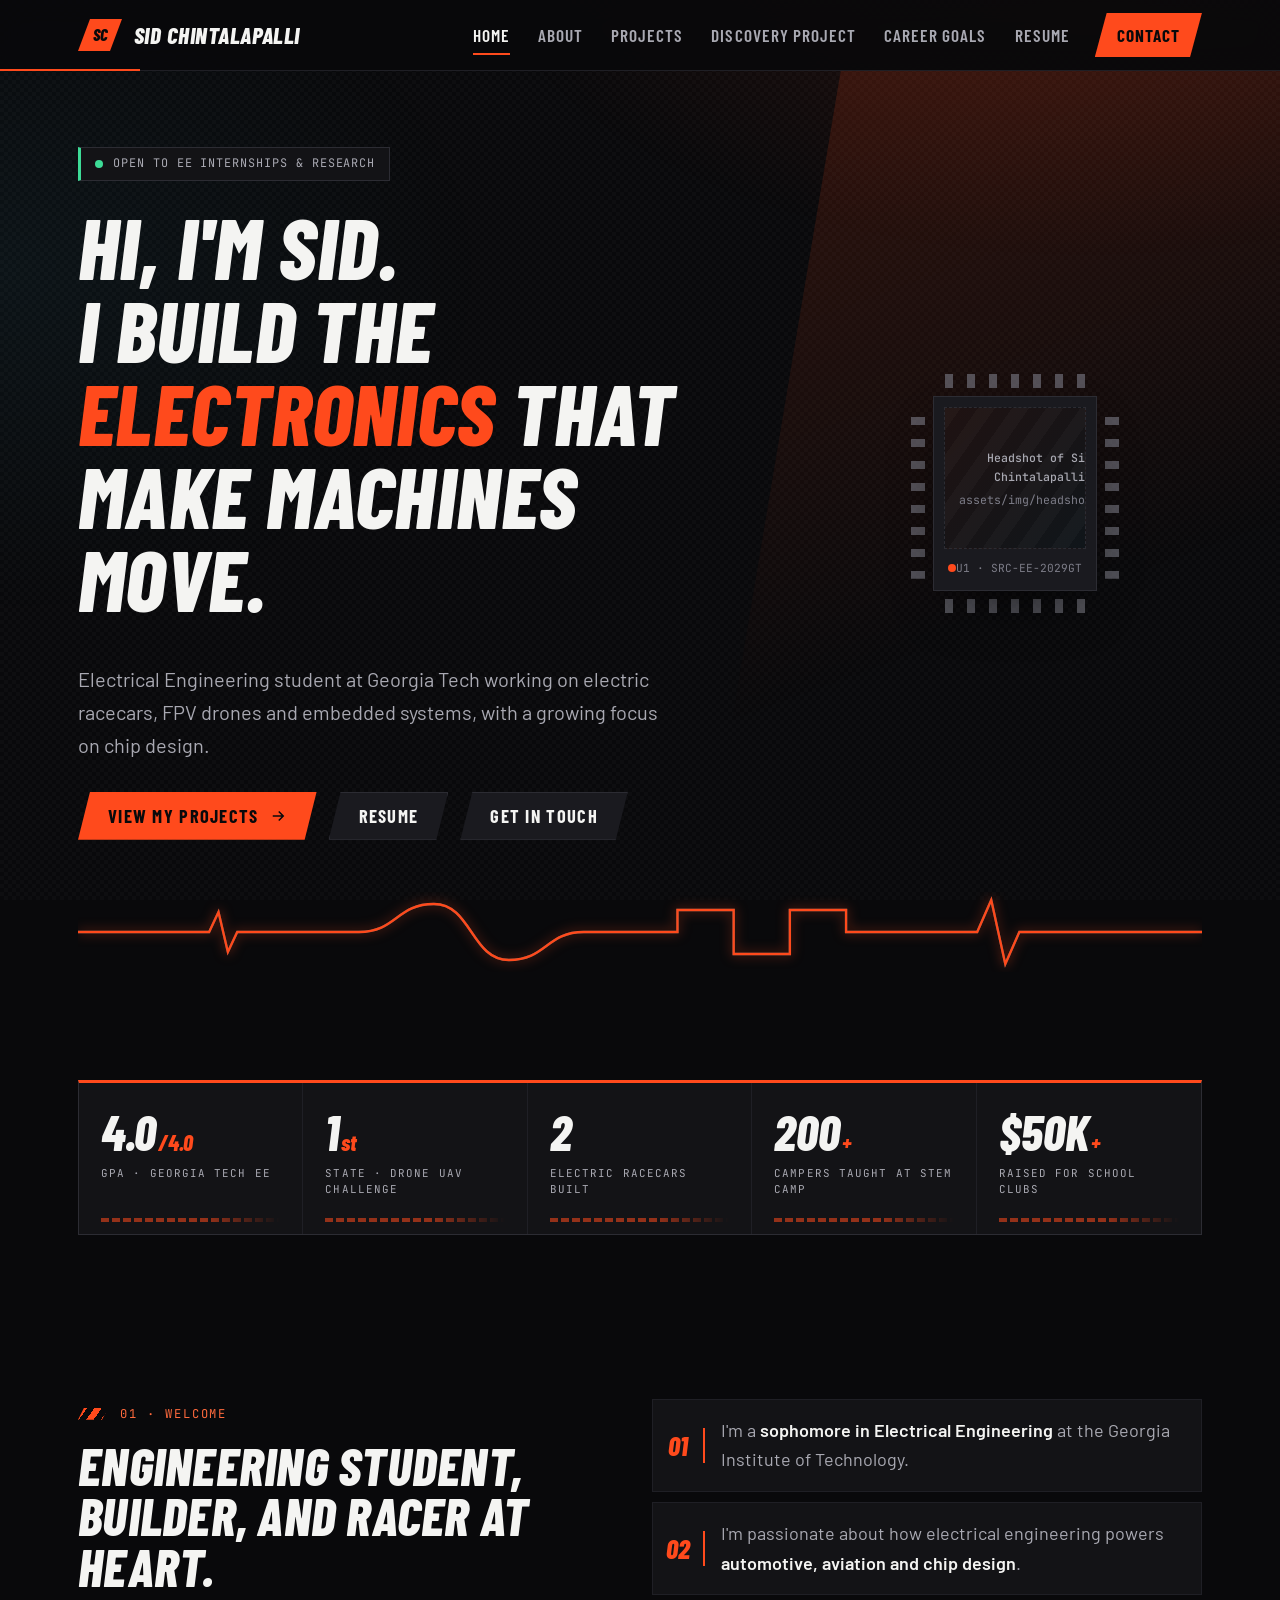
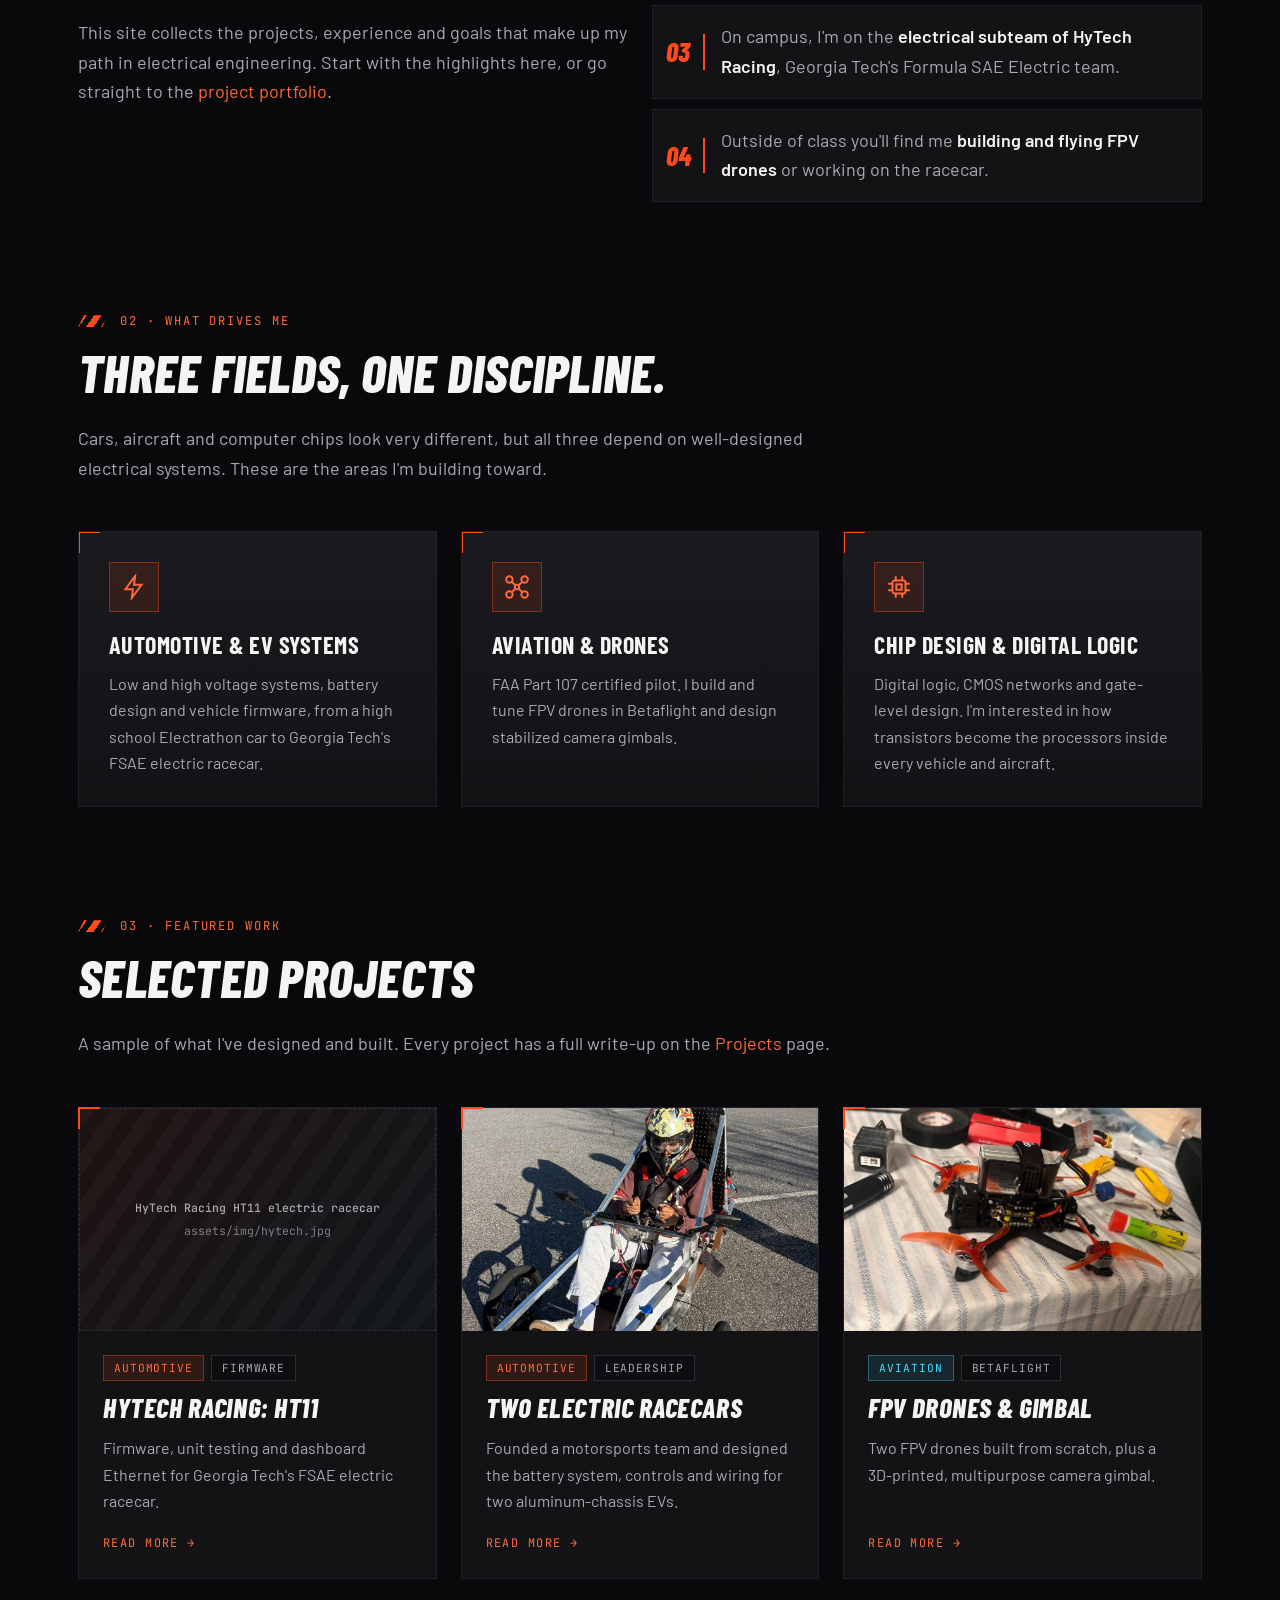
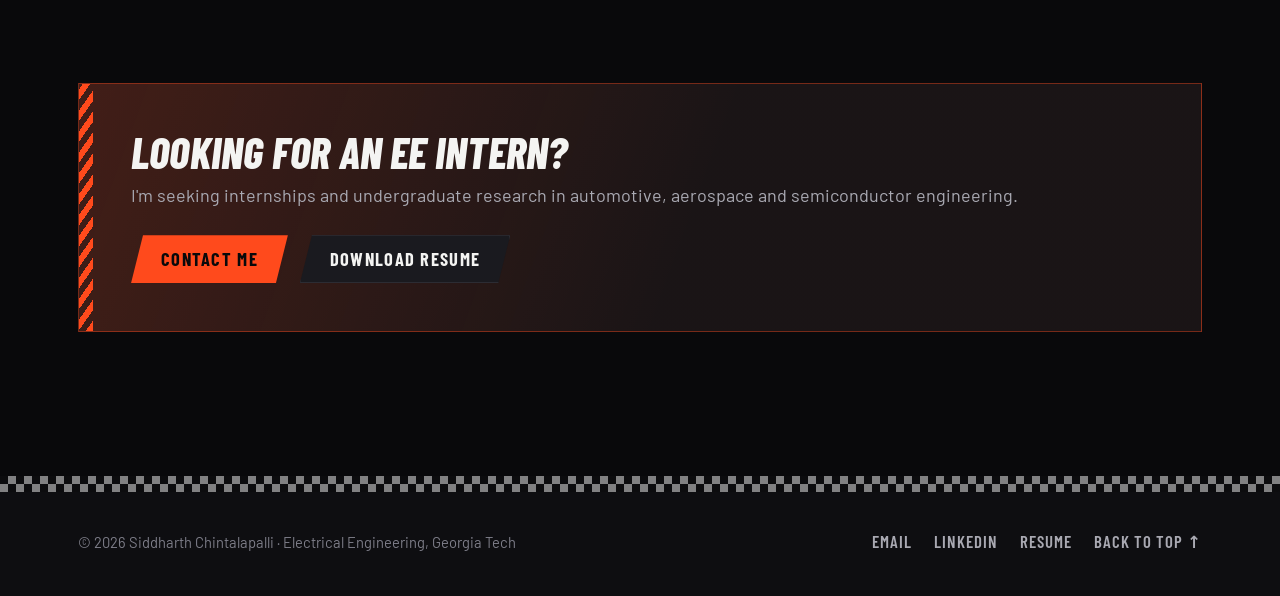
==== index.html @ 60f0d0a7 "Add FPV drone photo Co-Authored-By: Claude Fable 5.2 <noreply@anthropic.com>" ====
<!doctype html>
<html lang="en" class="no-js">
<head>
  <meta charset="utf-8">
  <meta name="viewport" content="width=device-width, initial-scale=1">
  <title>Sid Chintalapalli | Electrical Engineering</title>
  <meta name="description" content="Portfolio of Siddharth (Sid) Chintalapalli, Electrical Engineering student at Georgia Tech: electric racecars, FPV drones, embedded systems and chip design.">
  <link rel="icon" href="data:image/svg+xml,%3Csvg xmlns='http://www.w3.org/2000/svg' viewBox='0 0 32 32'%3E%3Crect width='32' height='32' rx='7' fill='%23ff4a1c'/%3E%3Ctext x='16' y='21' font-family='monospace' font-size='13' font-weight='700' text-anchor='middle' fill='%2309090b'%3ESC%3C/text%3E%3C/svg%3E">
  <link rel="preconnect" href="https://fonts.googleapis.com">
  <link rel="preconnect" href="https://fonts.gstatic.com" crossorigin>
  <link href="https://fonts.googleapis.com/css2?family=Barlow:wght@400;500;600&family=Barlow+Condensed:ital,wght@0,600;0,700;0,800;1,700;1,800&family=JetBrains+Mono:wght@400;500&display=swap" rel="stylesheet">
  <link rel="stylesheet" href="assets/css/style.css">
  <script src="assets/js/site.js" defer></script>
</head>
<body id="top">
  <a class="skip-link" href="#main">Skip to content</a>
  <header id="site-header"></header>

  <main id="main">
    <!-- ===== HERO ===== -->
    <section class="hero">
      <div class="container">
        <div class="hero-grid">
          <div>
            <div class="status-pill"><span class="status-dot"></span>Open to EE internships &amp; research</div>
            <h1>Hi, I'm Sid.<br>I build the <span class="accent">electronics</span> that make machines move.</h1>
            <p class="hero-sub">Electrical Engineering student at Georgia Tech working on electric racecars, FPV drones and embedded systems, with a growing focus on chip design.</p>
            <div class="btn-row">
              <a class="btn btn-primary" href="projects.html">View my projects
                <svg viewBox="0 0 24 24" fill="none" stroke="currentColor" stroke-width="2" aria-hidden="true"><path d="M5 12h14M13 6l6 6-6 6"/></svg></a>
              <a class="btn btn-ghost" href="resume.html">Resume</a>
              <a class="btn btn-ghost" href="contact.html">Get in touch</a>
            </div>
          </div>
          <div class="chip-frame" aria-hidden="false">
            <div class="chip-body">
              <figure class="media" style="margin:0">
                <img src="assets/img/headshot.jpg" alt="Headshot of Sid Chintalapalli">
              </figure>
              <div class="chip-label"><span class="pin1"></span><span>U1 · SRC-EE-2029</span><span>GT</span></div>
            </div>
          </div>
        </div>

        <svg class="trace" viewBox="0 0 1200 80" preserveAspectRatio="none" aria-hidden="true">
          <path class="ghost" d="M0 40 H120 L140 40 L150 20 L160 60 L170 40 H300 C340 40 340 12 380 12 S420 68 460 68 S500 40 540 40 H640 V18 H700 V62 H760 V18 H820 V40 H960 L975 8 L990 72 L1005 40 H1200"/>
          <path d="M0 40 H120 L140 40 L150 20 L160 60 L170 40 H300 C340 40 340 12 380 12 S420 68 460 68 S500 40 540 40 H640 V18 H700 V62 H760 V18 H820 V40 H960 L975 8 L990 72 L1005 40 H1200"/>
        </svg>
      </div>
    </section>

    <!-- ===== TELEMETRY ===== -->
    <section class="section-tight" aria-label="Highlights">
      <div class="container">
        <div class="telemetry reveal">
          <div><div class="val">4.0<small>/4.0</small></div><div class="lbl">GPA · Georgia Tech EE</div></div>
          <div><div class="val">1<small>st</small></div><div class="lbl">State · Drone UAV Challenge</div></div>
          <div><div class="val">2</div><div class="lbl">Electric racecars built</div></div>
          <div><div class="val">200<small>+</small></div><div class="lbl">Campers taught at STEM camp</div></div>
          <div><div class="val">$50K<small>+</small></div><div class="lbl">Raised for school clubs</div></div>
        </div>
      </div>
    </section>

    <!-- ===== WELCOME ===== -->
    <section class="section" aria-labelledby="welcome-h">
      <div class="container grid-2" style="align-items:start">
        <div class="reveal">
          <div class="eyebrow">01 · Welcome</div>
          <h2 id="welcome-h">Engineering student, builder, and racer at heart.</h2>
          <p class="muted">This site collects the projects, experience and goals that make up my path in electrical engineering. Start with the highlights here, or go straight to the <a href="projects.html">project portfolio</a>.</p>
        </div>
        <ul class="welcome-list reveal">
          <li><span class="idx">01</span><span>I'm a <strong>sophomore in Electrical Engineering</strong> at the Georgia Institute of Technology.</span></li>
          <li><span class="idx">02</span><span>I'm passionate about how electrical engineering powers <strong>automotive, aviation and chip design</strong>.</span></li>
          <li><span class="idx">03</span><span>On campus, I'm on the <strong>electrical subteam of HyTech Racing</strong>, Georgia Tech's Formula SAE Electric team.</span></li>
          <li><span class="idx">04</span><span>Outside of class you'll find me <strong>building and flying FPV drones</strong> or working on the racecar.</span></li>
        </ul>
      </div>
    </section>

    <!-- ===== FOCUS AREAS ===== -->
    <section class="section" style="padding-top:0" aria-labelledby="focus-h">
      <div class="container">
        <div class="section-head reveal">
          <div class="eyebrow">02 · What drives me</div>
          <h2 id="focus-h">Three fields, one discipline.</h2>
          <p>Cars, aircraft and computer chips look very different, but all three depend on well-designed electrical systems. These are the areas I'm building toward.</p>
        </div>
        <div class="grid-3">
          <article class="card focus-card reveal">
            <div class="focus-icon"><svg viewBox="0 0 24 24" fill="none" stroke="currentColor" stroke-width="1.8" aria-hidden="true"><path d="M13 2 4 14h7l-1 8 9-12h-7l1-8z"/></svg></div>
            <h3>Automotive &amp; EV systems</h3>
            <p>Low and high voltage systems, battery design and vehicle firmware, from a high school Electrathon car to Georgia Tech's FSAE electric racecar.</p>
          </article>
          <article class="card focus-card reveal">
            <div class="focus-icon"><svg viewBox="0 0 24 24" fill="none" stroke="currentColor" stroke-width="1.8" aria-hidden="true"><circle cx="5" cy="5" r="3"/><circle cx="19" cy="5" r="3"/><circle cx="5" cy="19" r="3"/><circle cx="19" cy="19" r="3"/><path d="M7.5 7.5l3 3m3 3 3 3m0-9-3 3m-3 3-3 3"/><rect x="10" y="10" width="4" height="4" rx="1"/></svg></div>
            <h3>Aviation &amp; drones</h3>
            <p>FAA Part 107 certified pilot. I build and tune FPV drones in Betaflight and design stabilized camera gimbals.</p>
          </article>
          <article class="card focus-card reveal">
            <div class="focus-icon"><svg viewBox="0 0 24 24" fill="none" stroke="currentColor" stroke-width="1.8" aria-hidden="true"><rect x="6" y="6" width="12" height="12" rx="2"/><rect x="9.5" y="9.5" width="5" height="5"/><path d="M9 2v4m6-4v4M9 18v4m6-4v4M2 9h4m-4 6h4m12-6h4m-4 6h4"/></svg></div>
            <h3>Chip design &amp; digital logic</h3>
            <p>Digital logic, CMOS networks and gate-level design. I'm interested in how transistors become the processors inside every vehicle and aircraft.</p>
          </article>
        </div>
      </div>
    </section>

    <!-- ===== FEATURED PROJECTS ===== -->
    <section class="section" style="padding-top:0" aria-labelledby="feat-h">
      <div class="container">
        <div class="section-head reveal">
          <div class="eyebrow">03 · Featured work</div>
          <h2 id="feat-h">Selected projects</h2>
          <p>A sample of what I've designed and built. Every project has a full write-up on the <a href="projects.html">Projects</a> page.</p>
        </div>
        <div class="grid-3">
          <a class="proj-card reveal" href="projects.html#hytech">
            <figure class="media" style="margin:0"><img src="assets/img/hytech.jpg" alt="HyTech Racing HT11 electric racecar"></figure>
            <div class="body">
              <div class="chips"><span class="chip gold">Automotive</span><span class="chip">Firmware</span></div>
              <h3>HyTech Racing: HT11</h3>
              <p>Firmware, unit testing and dashboard Ethernet for Georgia Tech's FSAE electric racecar.</p>
              <span class="more">Read more →</span>
            </div>
          </a>
          <a class="proj-card reveal" href="projects.html#motorsports">
            <figure class="media" style="margin:0"><img src="assets/img/ia-racecar.jpg" alt="Driver test of an Innovation Academy Motorsports electric racecar" style="object-position:50% 42%"></figure>
            <div class="body">
              <div class="chips"><span class="chip gold">Automotive</span><span class="chip">Leadership</span></div>
              <h3>Two electric racecars</h3>
              <p>Founded a motorsports team and designed the battery system, controls and wiring for two aluminum-chassis EVs.</p>
              <span class="more">Read more →</span>
            </div>
          </a>
          <a class="proj-card reveal" href="projects.html#drones">
            <figure class="media" style="margin:0"><img src="assets/img/fpv-drone.jpg" alt="Custom-built FPV drone on the workbench" style="object-position:50% 47%"></figure>
            <div class="body">
              <div class="chips"><span class="chip cyan">Aviation</span><span class="chip">Betaflight</span></div>
              <h3>FPV drones &amp; gimbal</h3>
              <p>Two FPV drones built from scratch, plus a 3D-printed, multipurpose camera gimbal.</p>
              <span class="more">Read more →</span>
            </div>
          </a>
        </div>
      </div>
    </section>

    <!-- ===== CTA ===== -->
    <section class="section" style="padding-top:0">
      <div class="container">
        <div class="cta-band reveal">
          <div>
            <h2>Looking for an EE intern?</h2>
            <p>I'm seeking internships and undergraduate research in automotive, aerospace and semiconductor engineering.</p>
          </div>
          <div class="btn-row">
            <a class="btn btn-primary" href="contact.html">Contact me</a>
            <a class="btn btn-ghost" href="assets/Siddharth-Chintalapalli-Resume.pdf" download>Download resume</a>
          </div>
        </div>
      </div>
    </section>
  </main>

  <footer id="site-footer"></footer>
</body>
</html>
---- assets/css/style.css ----
/* =========================================================
   Sid Chintalapalli — ePortfolio
   Design: motorsport / technical. Carbon black, racing
   red-orange accent, telemetry cyan, condensed italic type.
   ========================================================= */

:root {
  --bg: #09090b;
  --bg-2: #0e0e11;
  --surface: #131316;
  --surface-2: #1a1a1f;
  --line: #2c2c33;
  --line-soft: #1f1f25;
  --text: #f4f4f2;
  --muted: #a9a9b2;
  --dim: #7d7d88;
  --accent: #ff4a1c;        /* racing red-orange */
  --accent-hi: #ff6a3d;
  --accent-soft: rgba(255, 74, 28, 0.12);
  --accent-line: rgba(255, 74, 28, 0.4);
  --cyan: #45d9ff;          /* telemetry */
  --cyan-soft: rgba(69, 217, 255, 0.1);
  --green: #3ddc97;
  --max: 1180px;
  --font-head: "Barlow Condensed", "Arial Narrow", system-ui, sans-serif;
  --font-body: "Barlow", system-ui, -apple-system, "Segoe UI", sans-serif;
  --font-mono: "JetBrains Mono", ui-monospace, "Cascadia Code", Consolas, monospace;
  --shadow: 0 24px 60px -24px rgba(0, 0, 0, 0.8);
  --slant: polygon(12px 0, 100% 0, calc(100% - 12px) 100%, 0 100%);
  --stripes: repeating-linear-gradient(-55deg, var(--accent) 0 6px, transparent 6px 12px);
}

*, *::before, *::after { box-sizing: border-box; }
html { scroll-behavior: smooth; -webkit-text-size-adjust: 100%; }

body {
  margin: 0;
  background: var(--bg);
  color: var(--text);
  font-family: var(--font-body);
  font-size: 18px;
  line-height: 1.65;
  -webkit-font-smoothing: antialiased;
  overflow-x: hidden;
}

/* carbon-fibre weave + a red glow from the top corner */
body::before {
  content: "";
  position: fixed; inset: 0; z-index: -2;
  background:
    radial-gradient(900px 500px at 85% -10%, rgba(255, 74, 28, 0.13), transparent 70%),
    radial-gradient(700px 500px at 0% 30%, rgba(69, 217, 255, 0.05), transparent 70%);
  pointer-events: none;
}
body::after {
  content: "";
  position: fixed; inset: 0; z-index: -1;
  background-image:
    linear-gradient(45deg, rgba(255,255,255,0.022) 25%, transparent 25%, transparent 75%, rgba(255,255,255,0.022) 75%),
    linear-gradient(45deg, rgba(255,255,255,0.022) 25%, transparent 25%, transparent 75%, rgba(255,255,255,0.022) 75%);
  background-size: 8px 8px;
  background-position: 0 0, 4px 4px;
  pointer-events: none;
}

img { max-width: 100%; display: block; }
a { color: var(--accent-hi); text-decoration: none; }
a:hover { text-decoration: underline; text-underline-offset: 3px; }

h1, h2, h3, h4 { font-family: var(--font-head); margin: 0 0 0.5em; }
h1, h2 {
  font-weight: 800; font-style: italic; text-transform: uppercase;
  line-height: 0.96; letter-spacing: 0.005em;
}
h1 { font-size: clamp(2.9rem, 7.4vw, 5.4rem); }
h2 { font-size: clamp(2.1rem, 4.6vw, 3.3rem); }
h3 { font-size: 1.5rem; font-weight: 700; text-transform: uppercase; letter-spacing: 0.02em; line-height: 1.1; }
h4 { font-size: 1.1rem; font-weight: 700; }
p { margin: 0 0 1.1em; }
strong { font-weight: 600; color: var(--text); }

.skip-link {
  position: absolute; left: -999px; top: 8px;
  background: var(--accent); color: #000; padding: 8px 14px; z-index: 100;
}
.skip-link:focus { left: 8px; }
:focus-visible { outline: 2px solid var(--cyan); outline-offset: 3px; }

.container { width: 100%; max-width: var(--max); margin: 0 auto; padding: 0 28px; }
@media (max-width: 600px) { .container { padding: 0 16px; } }

.mono { font-family: var(--font-mono); }
.muted { color: var(--muted); }
.gold { color: var(--accent-hi); }
.cyan { color: var(--cyan); }

/* ---------- header / nav ---------- */
.site-header {
  position: sticky; top: 0; z-index: 50;
  background: rgba(9, 9, 11, 0.88);
  backdrop-filter: blur(12px); -webkit-backdrop-filter: blur(12px);
  border-bottom: 1px solid var(--line-soft);
}
.site-header::after {            /* thin racing stripe under the bar */
  content: ""; position: absolute; left: 0; bottom: -1px; height: 2px; width: 100%;
  background: linear-gradient(90deg, var(--accent) 0 140px, transparent 140px);
}
.nav { display: flex; align-items: center; justify-content: space-between; height: 70px; }
.brand {
  display: flex; align-items: center; gap: 12px; color: var(--text);
  font-family: var(--font-head); font-weight: 800; font-style: italic;
  font-size: 1.45rem; text-transform: uppercase; letter-spacing: 0.02em;
}
.brand:hover { text-decoration: none; }
.brand-mark {
  width: 44px; height: 32px; display: grid; place-items: center;
  background: var(--accent); color: #09090b; clip-path: var(--slant);
  font-size: 1.05rem; font-weight: 800; letter-spacing: 0;
}
.nav-links { display: flex; gap: 2px; list-style: none; margin: 0; padding: 0; }
.nav-links a {
  display: block; padding: 8px 13px; position: relative;
  color: var(--muted); font-family: var(--font-head); font-weight: 600;
  font-size: 1.08rem; text-transform: uppercase; letter-spacing: 0.06em;
}
.nav-links a:hover { color: var(--text); text-decoration: none; }
.nav-links a::after {
  content: ""; position: absolute; left: 13px; right: 13px; bottom: 2px; height: 2px;
  background: var(--accent); transform: scaleX(0); transform-origin: left; transition: transform 0.2s;
}
.nav-links a:hover::after, .nav-links a[aria-current="page"]::after { transform: scaleX(1); }
.nav-links a[aria-current="page"] { color: var(--text); }
.nav-links .nav-cta {
  margin-left: 10px; padding: 8px 22px; color: #09090b; background: var(--accent);
  clip-path: var(--slant); font-weight: 700;
}
.nav-links .nav-cta::after { display: none; }
.nav-links .nav-cta:hover, .nav-links .nav-cta[aria-current="page"] { background: var(--accent-hi); color: #09090b; }

.nav-toggle {
  display: none; background: var(--surface); border: 1px solid var(--line); color: var(--text);
  width: 46px; height: 44px; cursor: pointer;
}
.nav-toggle span, .nav-toggle span::before, .nav-toggle span::after {
  display: block; width: 20px; height: 2px; background: currentColor; margin: 0 auto;
  position: relative; transition: transform 0.2s;
}
.nav-toggle span::before, .nav-toggle span::after { content: ""; position: absolute; left: 0; }
.nav-toggle span::before { top: -6px; }
.nav-toggle span::after { top: 6px; }
.nav-open .nav-toggle span { background: transparent; }
.nav-open .nav-toggle span::before { transform: translateY(6px) rotate(45deg); }
.nav-open .nav-toggle span::after { transform: translateY(-6px) rotate(-45deg); }

@media (max-width: 960px) {
  .nav-toggle { display: block; }
  .nav-links {
    display: none; position: absolute; top: 70px; left: 0; right: 0;
    flex-direction: column; gap: 0; padding: 8px 16px 20px;
    background: var(--bg-2); border-bottom: 1px solid var(--line);
  }
  .nav-open .nav-links { display: flex; }
  .nav-links a { padding: 13px 8px; font-size: 1.25rem; border-bottom: 1px solid var(--line-soft); }
  .nav-links a::after { display: none; }
  .nav-links a[aria-current="page"] { color: var(--accent-hi); }
  .nav-links .nav-cta { margin: 14px 0 0; text-align: center; border-bottom: none; }
}

/* ---------- buttons / chips ---------- */
.btn {
  display: inline-flex; align-items: center; gap: 10px;
  padding: 13px 30px; border: none; cursor: pointer;
  font-family: var(--font-head); font-weight: 700; font-size: 1.15rem;
  text-transform: uppercase; letter-spacing: 0.07em; line-height: 1.2;
  clip-path: var(--slant);
  transition: transform 0.15s, background 0.15s, color 0.15s;
}
.btn:hover { text-decoration: none; transform: translateX(4px); }
.btn-primary { background: var(--accent); color: #09090b; }
.btn-primary:hover { background: var(--accent-hi); }
.btn-ghost { background: var(--surface-2); color: var(--text); box-shadow: inset 0 0 0 1px var(--line); }
.btn-ghost:hover { background: var(--text); color: #09090b; }
.btn svg { width: 18px; height: 18px; }
.btn-row { display: flex; flex-wrap: wrap; gap: 12px; }

.chip {
  display: inline-block; padding: 3px 10px;
  font-family: var(--font-mono); font-size: 0.7rem; letter-spacing: 0.08em; text-transform: uppercase;
  border: 1px solid var(--line); color: var(--muted); background: var(--bg-2);
}
.chip.gold { color: var(--accent-hi); border-color: var(--accent-line); background: var(--accent-soft); }
.chip.cyan { color: var(--cyan); border-color: rgba(69,217,255,0.35); background: var(--cyan-soft); }
.chips { display: flex; flex-wrap: wrap; gap: 7px; }

/* ---------- sections ---------- */
.section { padding: 104px 0; }
.section-tight { padding: 60px 0; }
@media (max-width: 600px) { .section { padding: 68px 0; } .section-tight { padding: 40px 0; } }

.eyebrow {
  display: inline-flex; align-items: center; gap: 12px;
  font-family: var(--font-mono); font-size: 0.76rem; letter-spacing: 0.16em;
  text-transform: uppercase; color: var(--accent-hi); margin-bottom: 16px;
}
.eyebrow::before {               /* three racing stripes */
  content: ""; width: 30px; height: 12px; flex: none;
  background: var(--stripes);
  clip-path: polygon(6px 0, 100% 0, calc(100% - 6px) 100%, 0 100%);
}
.section-head { max-width: 760px; margin-bottom: 48px; }
.section-head p { color: var(--muted); font-size: 1.12rem; }

.page-hero { padding: 84px 0 44px; position: relative; }
.page-hero p { color: var(--muted); font-size: 1.2rem; max-width: 720px; }
.page-hero h1 { font-size: clamp(2.6rem, 6.4vw, 4.6rem); max-width: 16ch; }

/* cards: square, with a technical corner bracket and a stripe on hover */
.card {
  position: relative;
  background: linear-gradient(180deg, var(--surface-2), var(--surface));
  border: 1px solid var(--line-soft); padding: 30px;
}
.card::before, .project::before, .proj-card::before {
  content: ""; position: absolute; top: -1px; left: -1px; width: 22px; height: 22px;
  border-top: 2px solid var(--accent); border-left: 2px solid var(--accent);
  pointer-events: none; z-index: 2;
}
.grid-2 { display: grid; grid-template-columns: repeat(2, 1fr); gap: 24px; }
.grid-3 { display: grid; grid-template-columns: repeat(3, 1fr); gap: 24px; }
@media (max-width: 960px) { .grid-3 { grid-template-columns: repeat(2, 1fr); } }
@media (max-width: 700px) { .grid-2, .grid-3 { grid-template-columns: 1fr; } }

/* ---------- hero (home) ---------- */
.hero { position: relative; padding: 76px 0 40px; }
.hero::before {                  /* big slanted speed panel behind the photo */
  content: ""; position: absolute; top: 0; right: 0; width: 44%; height: 78%;
  background: linear-gradient(160deg, rgba(255,74,28,0.16), rgba(255,74,28,0) 70%);
  clip-path: polygon(22% 0, 100% 0, 100% 100%, 0 100%);
  pointer-events: none;
}
.hero-grid { position: relative; display: grid; grid-template-columns: 1.3fr 0.7fr; gap: 56px; align-items: center; }
@media (max-width: 960px) { .hero-grid { grid-template-columns: 1fr; gap: 44px; } .hero::before { width: 80%; height: 40%; } }
.hero h1 .accent { color: var(--accent); }
.hero-sub { font-size: 1.25rem; color: var(--muted); max-width: 580px; margin-bottom: 30px; }
.status-pill {
  display: inline-flex; align-items: center; gap: 10px;
  padding: 6px 14px; margin-bottom: 24px;
  border: 1px solid var(--line); border-left: 3px solid var(--green); background: var(--surface);
  font-family: var(--font-mono); font-size: 0.74rem; letter-spacing: 0.08em; text-transform: uppercase; color: var(--muted);
}
.status-dot {
  width: 8px; height: 8px; border-radius: 50%; background: var(--green);
  animation: pulse 2s infinite;
}
@keyframes pulse {
  0% { box-shadow: 0 0 0 0 rgba(61,220,151,0.6); }
  70% { box-shadow: 0 0 0 10px rgba(61,220,151,0); }
  100% { box-shadow: 0 0 0 0 rgba(61,220,151,0); }
}

/* the headshot as an IC package — pins on every side */
.chip-frame { position: relative; max-width: 360px; margin: 0 auto; padding: 22px; }
.chip-frame::before, .chip-frame::after { content: ""; position: absolute; pointer-events: none; }
.chip-frame::before {
  inset: 0 34px;
  background:
    repeating-linear-gradient(90deg, var(--dim) 0 8px, transparent 8px 22px) top / 100% 14px no-repeat,
    repeating-linear-gradient(90deg, var(--dim) 0 8px, transparent 8px 22px) bottom / 100% 14px no-repeat;
  opacity: 0.6;
}
.chip-frame::after {
  inset: 34px 0;
  background:
    repeating-linear-gradient(0deg, var(--dim) 0 8px, transparent 8px 22px) left / 14px 100% no-repeat,
    repeating-linear-gradient(0deg, var(--dim) 0 8px, transparent 8px 22px) right / 14px 100% no-repeat;
  opacity: 0.6;
}
.chip-body {
  position: relative; z-index: 1;
  background: var(--surface-2); border: 1px solid var(--line);
  padding: 10px; box-shadow: var(--shadow);
}
.chip-body .media { aspect-ratio: 1 / 1; }
.chip-label {
  display: flex; justify-content: space-between; align-items: center;
  font-family: var(--font-mono); font-size: 0.7rem; color: var(--dim); padding: 10px 4px 2px;
}
.chip-label .pin1 { width: 8px; height: 8px; border-radius: 50%; background: var(--accent); }

/* animated signal trace under the hero */
.trace { margin-top: 52px; height: 80px; width: 100%; }
.trace path {
  fill: none; stroke: var(--accent); stroke-width: 2.5;
  stroke-dasharray: 2400; stroke-dashoffset: 2400;
  animation: draw 3.2s ease-out forwards;
  filter: drop-shadow(0 0 6px rgba(255,74,28,0.6));
}
.trace path.ghost { stroke: var(--cyan); opacity: 0.4; animation-delay: 0.5s; filter: none; }
@keyframes draw { to { stroke-dashoffset: 0; } }

/* ---------- telemetry stats: a dash readout ---------- */
.telemetry {
  display: grid; grid-template-columns: repeat(5, 1fr);
  background: var(--surface); border: 1px solid var(--line);
  border-top: 3px solid var(--accent);
}
.telemetry > div { position: relative; padding: 24px 22px 26px; border-right: 1px solid var(--line-soft); }
.telemetry > div:last-child { border-right: none; }
.telemetry > div::after {         /* segmented rev bar */
  content: ""; position: absolute; left: 22px; right: 22px; bottom: 12px; height: 4px;
  background: repeating-linear-gradient(90deg, var(--accent) 0 8px, transparent 8px 11px);
  opacity: 0.55;
  -webkit-mask-image: linear-gradient(90deg, #000 60%, transparent);
  mask-image: linear-gradient(90deg, #000 60%, transparent);
}
.telemetry .val {
  font-family: var(--font-head); font-style: italic; font-weight: 800;
  font-size: 3.1rem; line-height: 1; color: var(--text);
}
.telemetry .val small { font-size: 1.4rem; color: var(--accent); margin-left: 2px; }
.telemetry .lbl {
  font-family: var(--font-mono); font-size: 0.68rem; color: var(--muted);
  text-transform: uppercase; letter-spacing: 0.1em; margin: 8px 0 10px; line-height: 1.5;
}
@media (max-width: 960px) {
  .telemetry { grid-template-columns: repeat(2, 1fr); }
  .telemetry > div { border-bottom: 1px solid var(--line-soft); }
  .telemetry > div:nth-child(2n) { border-right: none; }
  .telemetry > div:last-child { grid-column: span 2; border-bottom: none; }
}

/* ---------- welcome list ---------- */
.welcome-list { list-style: none; padding: 0; margin: 0; display: grid; gap: 10px; }
.welcome-list li {
  display: grid; grid-template-columns: 52px 1fr; gap: 16px; align-items: center;
  padding: 16px 20px 16px 0; background: var(--surface);
  border: 1px solid var(--line-soft); color: var(--muted);
  transition: border-color 0.2s, transform 0.2s;
}
.welcome-list li:hover { border-color: var(--accent-line); transform: translateX(6px); }
.welcome-list .idx {
  font-family: var(--font-head); font-style: italic; font-weight: 800; font-size: 1.7rem;
  color: var(--accent); text-align: center; border-right: 2px solid var(--accent); line-height: 1.3;
}

/* ---------- focus areas ---------- */
.focus-card { transition: transform 0.2s, border-color 0.2s; overflow: hidden; }
.focus-card::after {
  content: ""; position: absolute; left: 0; right: 0; bottom: 0; height: 4px;
  background: var(--stripes); transform: scaleX(0); transform-origin: left; transition: transform 0.3s;
}
.focus-card:hover { transform: translateY(-4px); border-color: var(--line); }
.focus-card:hover::after { transform: scaleX(1); }
.focus-icon {
  width: 50px; height: 50px; display: grid; place-items: center;
  background: var(--accent-soft); color: var(--accent-hi); margin-bottom: 20px;
  border: 1px solid var(--accent-line);
}
.focus-icon svg { width: 26px; height: 26px; }
.focus-card p { color: var(--muted); margin: 0; font-size: 1rem; }

/* ---------- media / image slots ---------- */
.media { position: relative; overflow: hidden; background: var(--bg-2); aspect-ratio: 16 / 10; }
.media img { width: 100%; height: 100%; object-fit: cover; transition: transform 0.5s; }
.proj-card:hover .media img, .project .media:hover img { transform: scale(1.04); }
.media figcaption, .caption { font-size: 0.75rem; color: var(--dim); margin-top: 8px; font-family: var(--font-mono); }
/* placeholder shown automatically when a photo hasn't been added yet */
.ph {
  position: absolute; inset: 0; display: grid; place-items: center; text-align: center; padding: 14px;
  background:
    linear-gradient(135deg, rgba(255,74,28,0.07), rgba(69,217,255,0.04)),
    repeating-linear-gradient(-55deg, transparent 0 14px, rgba(255,255,255,0.025) 14px 28px);
  border: 1px dashed var(--line);
  font-family: var(--font-mono); font-size: 0.72rem; color: var(--dim); overflow: hidden;
}
.ph strong { display: block; color: var(--muted); font-weight: 500; margin-bottom: 4px; }

/* ---------- project cards (home preview) ---------- */
.proj-card {
  position: relative; display: flex; flex-direction: column;
  background: var(--surface); border: 1px solid var(--line-soft); color: var(--text);
  transition: transform 0.2s, border-color 0.2s;
}
.proj-card:hover { transform: translateY(-6px); border-color: var(--accent); text-decoration: none; }
.proj-card .body { padding: 24px; display: flex; flex-direction: column; gap: 12px; flex: 1; }
.proj-card h3 { margin: 0; font-size: 1.7rem; font-style: italic; font-weight: 800; }
.proj-card p { color: var(--muted); font-size: 1rem; margin: 0; }
.proj-card .more {
  margin-top: auto; padding-top: 8px; font-family: var(--font-mono); font-size: 0.74rem;
  letter-spacing: 0.12em; text-transform: uppercase; color: var(--accent-hi);
}

/* ---------- project detail entries ---------- */
.filters { display: flex; flex-wrap: wrap; gap: 8px; margin-bottom: 44px; }
.filter-btn {
  font-family: var(--font-head); font-weight: 700; font-size: 1.02rem; letter-spacing: 0.07em; text-transform: uppercase;
  padding: 9px 24px; border: none; background: var(--surface-2); color: var(--muted); cursor: pointer;
  clip-path: var(--slant); transition: background 0.15s, color 0.15s;
}
.filter-btn:hover { color: var(--text); background: var(--line); }
.filter-btn[aria-pressed="true"] { background: var(--accent); color: #09090b; }

.projects-list { counter-reset: proj; }
.project {
  position: relative; counter-increment: proj;
  display: grid; grid-template-columns: 0.95fr 1.05fr; gap: 44px;
  padding: 44px; margin-bottom: 32px;
  background: linear-gradient(180deg, var(--surface-2), var(--surface));
  border: 1px solid var(--line-soft);
  scroll-margin-top: 92px; overflow: hidden;
}
.project > * { position: relative; z-index: 1; }
.project::after {                 /* big outlined race number */
  content: counter(proj, decimal-leading-zero);
  position: absolute; right: 18px; top: -18px; z-index: 0;
  font-family: var(--font-head); font-style: italic; font-weight: 800; font-size: 11rem; line-height: 1;
  color: transparent; -webkit-text-stroke: 1px rgba(255,255,255,0.07);
  pointer-events: none;
}
.project.hidden { display: none; }
@media (max-width: 960px) {
  .project { grid-template-columns: 1fr; padding: 24px 20px; gap: 26px; }
  .project::after { font-size: 7rem; top: -8px; }
}
.project-media { display: grid; gap: 10px; align-content: start; }
.media-row { display: grid; grid-template-columns: 1fr 1fr; gap: 10px; }
.project-meta {
  display: flex; flex-wrap: wrap; gap: 6px 0; margin-bottom: 18px;
  font-family: var(--font-mono); font-size: 0.72rem; letter-spacing: 0.06em; text-transform: uppercase; color: var(--muted);
}
.project-meta span + span::before { content: "/"; color: var(--accent); margin: 0 10px; }
@media (max-width: 600px) {
  .project-meta { flex-direction: column; gap: 2px; }
  .project-meta span + span::before { display: none; }
}
.project h2 { font-size: clamp(1.9rem, 3.4vw, 2.7rem); margin-bottom: 0.35em; }
.project h4 {
  display: flex; align-items: center; gap: 10px;
  color: var(--accent-hi); font-family: var(--font-mono); font-weight: 500; font-size: 0.74rem;
  letter-spacing: 0.14em; text-transform: uppercase; margin: 24px 0 10px;
}
.project h4::after { content: ""; flex: 1; height: 1px; background: var(--line); }
.project ul { padding-left: 0; list-style: none; margin: 0 0 6px; color: var(--muted); }
.project ul li { position: relative; padding-left: 22px; margin-bottom: 8px; }
.project ul li::before {
  content: ""; position: absolute; left: 0; top: 0.55em; width: 10px; height: 8px;
  background: var(--accent); clip-path: polygon(4px 0, 100% 0, calc(100% - 4px) 100%, 0 100%);
}
.project p { color: var(--muted); }
.project .lead { color: var(--text); font-size: 1.1rem; }

/* ---------- timeline ---------- */
.timeline { position: relative; padding-left: 32px; }
.timeline::before {
  content: ""; position: absolute; left: 5px; top: 6px; bottom: 6px; width: 2px;
  background: linear-gradient(var(--accent), var(--line));
}
.tl-item { position: relative; padding-bottom: 36px; }
.tl-item:last-child { padding-bottom: 0; }
.tl-item::before {
  content: ""; position: absolute; left: -32px; top: 5px; width: 12px; height: 12px;
  background: var(--accent); transform: rotate(45deg);
}
.tl-date { font-family: var(--font-mono); font-size: 0.74rem; color: var(--accent-hi); letter-spacing: 0.1em; }
.tl-item h3 { margin: 6px 0 2px; font-size: 1.55rem; }
.tl-org { color: var(--text); font-size: 1rem; margin-bottom: 10px; }
.tl-item p, .tl-item ul { color: var(--muted); font-size: 1rem; }
.tl-item ul { padding-left: 1.1em; margin: 0; }
.tl-item ul li::marker { color: var(--accent); }

/* ---------- about ---------- */
.about-grid { display: grid; grid-template-columns: 0.8fr 1.2fr; gap: 60px; align-items: start; }
@media (max-width: 960px) { .about-grid { grid-template-columns: 1fr; gap: 36px; } }
.about-side { position: sticky; top: 96px; display: grid; gap: 16px; }
@media (max-width: 960px) { .about-side { position: static; } }
.prose p { color: #d0d0d6; font-size: 1.1rem; }
.prose h2 { font-size: clamp(1.8rem, 3.2vw, 2.4rem); margin-top: 1.5em; padding-left: 16px; border-left: 4px solid var(--accent); }
.prose h2:first-child { margin-top: 0; }
.fact-list { list-style: none; margin: 0; padding: 0; font-size: 0.98rem; }
.fact-list li { display: flex; justify-content: space-between; gap: 12px; padding: 10px 0; border-bottom: 1px solid var(--line-soft); }
.fact-list li:last-child { border-bottom: none; }
.fact-list .k { color: var(--accent-hi); font-family: var(--font-mono); font-size: 0.7rem; letter-spacing: 0.1em; padding-top: 4px; }
.fact-list .v { text-align: right; }

.skill-group h4 { font-family: var(--font-mono); font-weight: 500; font-size: 0.74rem; color: var(--accent-hi); text-transform: uppercase; letter-spacing: 0.14em; margin-bottom: 14px; }

.award {
  display: grid; grid-template-columns: 78px 1fr; gap: 0; align-items: stretch;
  background: var(--surface); border: 1px solid var(--line-soft);
  transition: border-color 0.2s, transform 0.2s;
}
.award:hover { border-color: var(--accent-line); transform: translateY(-3px); }
.award .place {
  display: grid; place-items: center;
  font-family: var(--font-head); font-style: italic; font-weight: 800; font-size: 1.9rem;
  color: #09090b; background: var(--accent);
  clip-path: polygon(0 0, 100% 0, calc(100% - 12px) 100%, 0 100%);
}
.award > div:last-child { padding: 14px 16px 14px 10px; }
.award .t { font-family: var(--font-head); font-weight: 700; font-size: 1.25rem; text-transform: uppercase; letter-spacing: 0.02em; line-height: 1.15; }
.award .s { color: var(--muted); font-size: 0.86rem; margin-top: 2px; }

/* ---------- career roadmap ---------- */
.roadmap { display: grid; }
.stage { display: grid; grid-template-columns: 190px 1fr; gap: 36px; padding: 36px 0; border-top: 1px solid var(--line); position: relative; }
.stage::before { content: ""; position: absolute; top: -2px; left: 0; width: 90px; height: 3px; background: var(--accent); }
.stage:last-child { border-bottom: 1px solid var(--line); }
@media (max-width: 760px) { .stage { grid-template-columns: 1fr; gap: 10px; } }
.stage-when { font-family: var(--font-mono); color: var(--accent-hi); font-size: 0.76rem; letter-spacing: 0.14em; }
.stage-when strong {
  display: block; font-family: var(--font-head); font-style: italic; font-weight: 800; text-transform: uppercase;
  color: var(--text); font-size: 1.9rem; letter-spacing: 0; line-height: 1.05; margin-top: 6px;
}
.stage ul { color: var(--muted); padding-left: 1.1em; margin: 10px 0 0; }
.stage ul li { margin-bottom: 6px; }
.stage ul li::marker { color: var(--accent); }

.goal-banner {
  position: relative; padding: 44px 48px; overflow: hidden;
  border: 1px solid var(--accent-line); border-left: 6px solid var(--accent);
  background: linear-gradient(120deg, rgba(255,74,28,0.14), rgba(255,74,28,0.02) 60%), var(--surface);
}
.goal-banner p { font-size: 1.35rem; line-height: 1.5; color: var(--text); margin: 0; max-width: 900px; }
@media (max-width: 600px) { .goal-banner { padding: 26px 22px; } .goal-banner p { font-size: 1.12rem; } }

/* ---------- resume ---------- */
.resume-toolbar {
  display: flex; flex-wrap: wrap; justify-content: space-between; align-items: center; gap: 16px;
  padding: 18px 22px; margin-bottom: 24px;
  background: var(--surface); border: 1px solid var(--line-soft); border-top: 3px solid var(--accent);
}
.resume-sheet {
  background: #fbfbf9; color: #1b1f24;
  padding: 56px 60px; box-shadow: var(--shadow); font-size: 0.98rem; line-height: 1.5;
}
@media (max-width: 700px) { .resume-sheet { padding: 28px 20px; font-size: 0.93rem; } }
.resume-sheet strong, .resume-sheet b { color: #0b0b0d; font-weight: 600; }
.resume-sheet h1 {
  font-family: var(--font-head); font-style: normal; font-weight: 700; text-transform: none;
  font-size: 2.5rem; line-height: 1.1; text-align: center; margin-bottom: 4px; color: #0b0b0d; max-width: none;
}
.resume-sheet .contact { text-align: center; color: #4a4a55; font-size: 0.92rem; margin-bottom: 24px; }
.resume-sheet .contact a { color: #c2330f; }
.resume-sheet h2 {
  font-family: var(--font-body); font-style: normal; font-weight: 600;
  font-size: 0.85rem; line-height: 1.4; text-transform: uppercase; letter-spacing: 0.14em; color: #0b0b0d;
  border-bottom: 2px solid #ff4a1c; padding-bottom: 4px; margin: 22px 0 10px;
}
.r-row { display: flex; justify-content: space-between; gap: 12px; flex-wrap: wrap; }
.r-row .r-date { color: #4a4a55; font-size: 0.88rem; white-space: nowrap; }
.r-entry { margin-bottom: 12px; }
.r-entry ul { margin: 4px 0 0; padding-left: 1.2em; }
.r-entry li { margin-bottom: 2px; }
.r-skills p { margin: 0 0 4px; }

/* ---------- discovery ---------- */
.notice {
  display: flex; gap: 16px; align-items: flex-start;
  padding: 16px 20px; margin-bottom: 32px;
  border: 1px solid rgba(69,217,255,0.3); border-left: 4px solid var(--cyan);
  background: var(--cyan-soft); color: var(--text); font-size: 1rem;
}
.notice .mono { color: var(--cyan); font-size: 0.72rem; letter-spacing: 0.12em; white-space: nowrap; padding-top: 5px; }
.ds-section { padding: 40px 0; border-top: 1px solid var(--line); }
.ds-section h2 { font-size: clamp(1.9rem, 3.4vw, 2.5rem); }
.ds-section p { color: #d0d0d6; }
.ds-steps { display: grid; grid-template-columns: repeat(5, 1fr); gap: 8px; margin: 28px 0; }
@media (max-width: 800px) { .ds-steps { grid-template-columns: 1fr 1fr; } }
.ds-step {
  padding: 14px 16px; background: var(--surface); border: 1px solid var(--line-soft); border-top: 2px solid var(--accent);
  font-family: var(--font-head); font-weight: 700; font-size: 1.15rem; text-transform: uppercase; letter-spacing: 0.03em; color: var(--text);
}
.ds-step b { display: block; color: var(--accent-hi); font-family: var(--font-mono); font-weight: 500; font-size: 0.7rem; margin-bottom: 2px; }
.draft { color: var(--dim); font-style: italic; }

/* ---------- contact ---------- */
.contact-grid { display: grid; grid-template-columns: repeat(3, 1fr); gap: 20px; }
@media (max-width: 800px) { .contact-grid { grid-template-columns: 1fr; } }
.contact-card { display: flex; flex-direction: column; gap: 8px; color: var(--text); transition: border-color 0.2s, transform 0.2s; }
.contact-card:hover { border-color: var(--accent); transform: translateY(-4px); text-decoration: none; }
.contact-card .k { font-family: var(--font-mono); font-size: 0.72rem; color: var(--accent-hi); text-transform: uppercase; letter-spacing: 0.14em; }
.contact-card .v { font-family: var(--font-head); font-weight: 700; font-size: 1.6rem; line-height: 1.15; word-break: break-word; }
.contact-card .d { color: var(--muted); font-size: 0.98rem; }

/* ---------- CTA band ---------- */
.cta-band {
  position: relative; overflow: hidden;
  display: flex; flex-wrap: wrap; justify-content: space-between; align-items: center; gap: 24px;
  padding: 48px 52px;
  background: linear-gradient(110deg, rgba(255,74,28,0.2), rgba(255,74,28,0.03) 55%), var(--surface);
  border: 1px solid var(--accent-line);
}
.cta-band::before {               /* hazard stripe along the left edge */
  content: ""; position: absolute; left: 0; top: 0; bottom: 0; width: 14px; background: var(--stripes);
}
.cta-band h2 { margin: 0 0 8px; font-size: clamp(1.9rem, 3.6vw, 2.7rem); }
.cta-band p { margin: 0; color: var(--muted); }
@media (max-width: 600px) { .cta-band { padding: 30px 22px 30px 34px; } }

/* ---------- footer ---------- */
.site-footer { position: relative; padding: 52px 0 40px; margin-top: 40px; color: var(--dim); font-size: 0.92rem; background: var(--bg-2); }
.site-footer::before {            /* checkered flag strip */
  content: ""; position: absolute; top: 0; left: 0; right: 0; height: 16px; opacity: 0.5;
  background: repeating-conic-gradient(#f4f4f2 0% 25%, #09090b 0% 50%) 0 0 / 16px 16px;
}
.footer-inner { display: flex; flex-wrap: wrap; justify-content: space-between; gap: 20px; align-items: center; }
.footer-links { display: flex; flex-wrap: wrap; gap: 22px; }
.footer-links a { color: var(--muted); font-family: var(--font-head); font-weight: 600; font-size: 1.05rem; text-transform: uppercase; letter-spacing: 0.06em; }
.footer-links a:hover { color: var(--accent-hi); }

/* ---------- reveal on scroll ---------- */
.reveal { opacity: 0; transform: translateY(22px); transition: opacity 0.6s ease, transform 0.6s ease; }
.reveal.in { opacity: 1; transform: none; }
.no-js .reveal { opacity: 1; transform: none; }

@media (prefers-reduced-motion: reduce) {
  *, *::before, *::after { animation: none !important; transition: none !important; }
  .reveal { opacity: 1; transform: none; }
  .trace path { stroke-dashoffset: 0; }
}

@media print {
  .site-header, .site-footer, .resume-toolbar, body::before, body::after { display: none !important; }
  body { background: #fff; }
  .resume-sheet { box-shadow: none; padding: 0; }
}
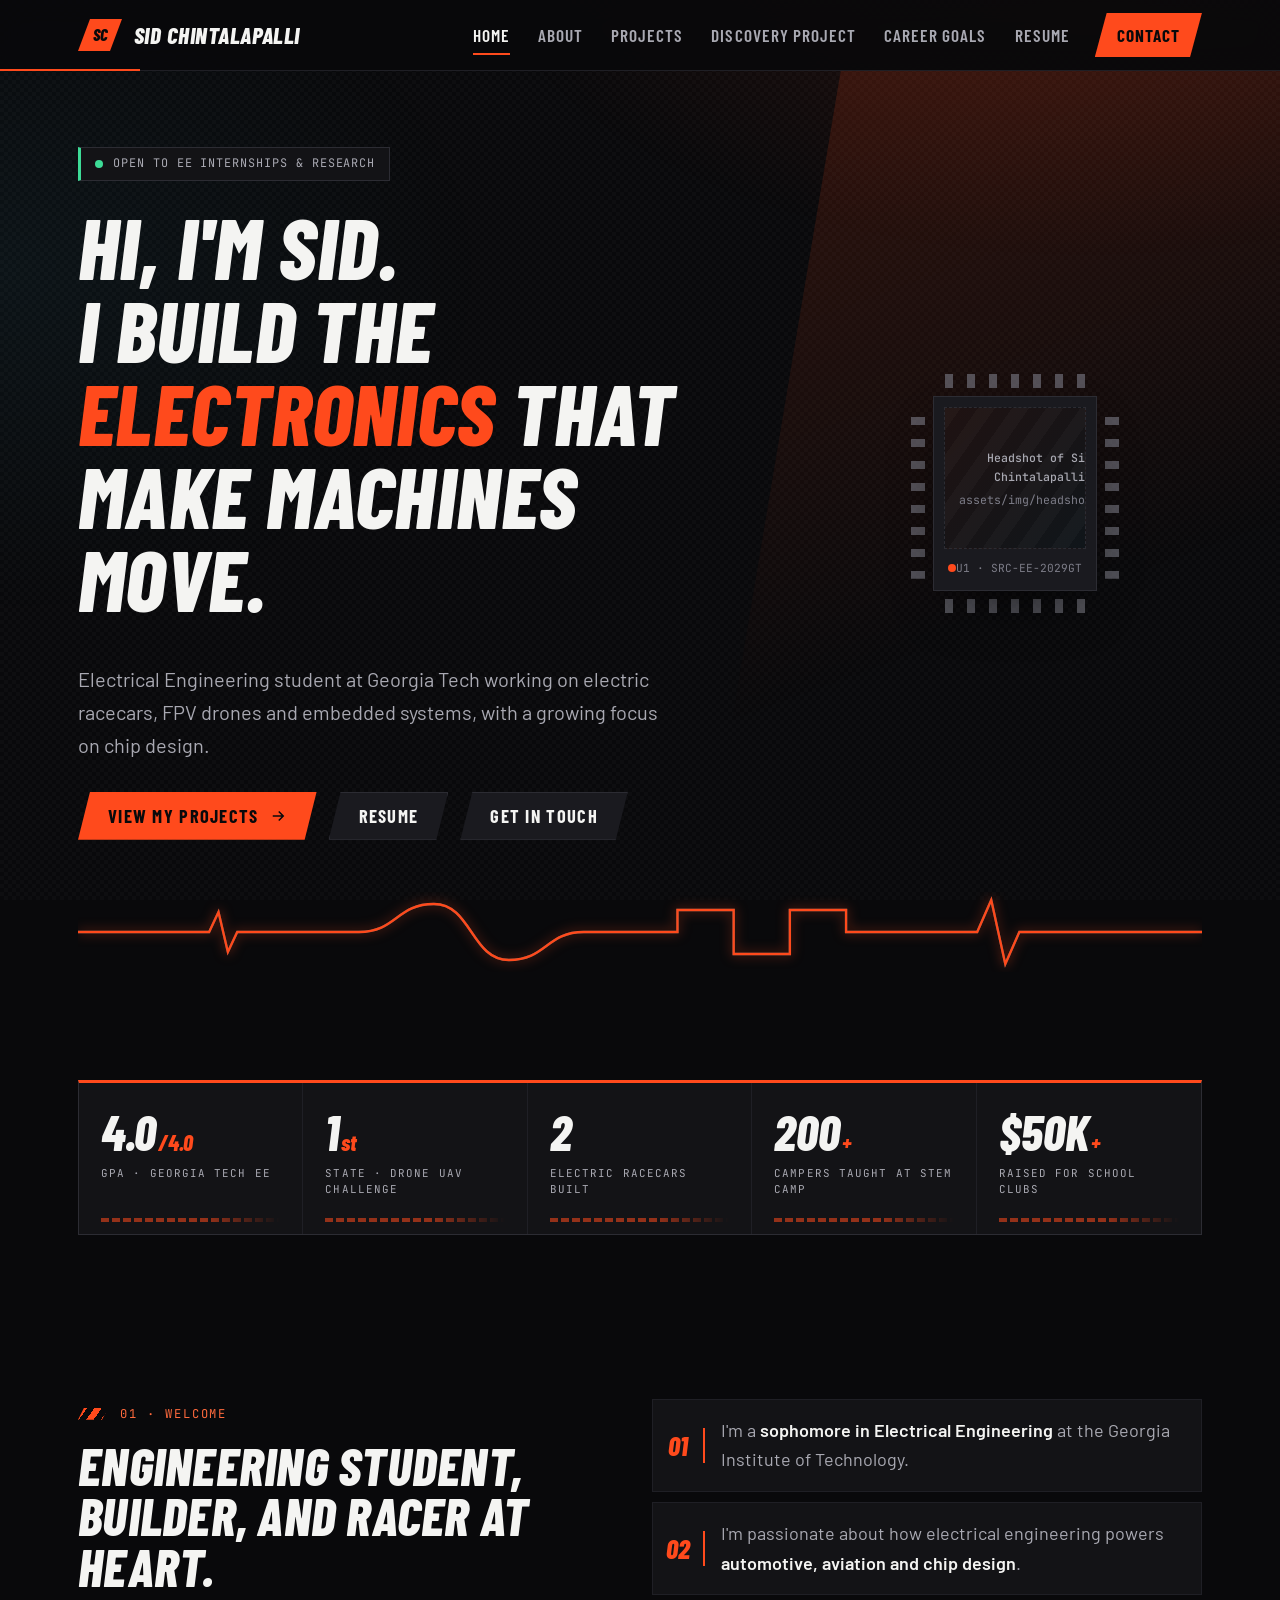
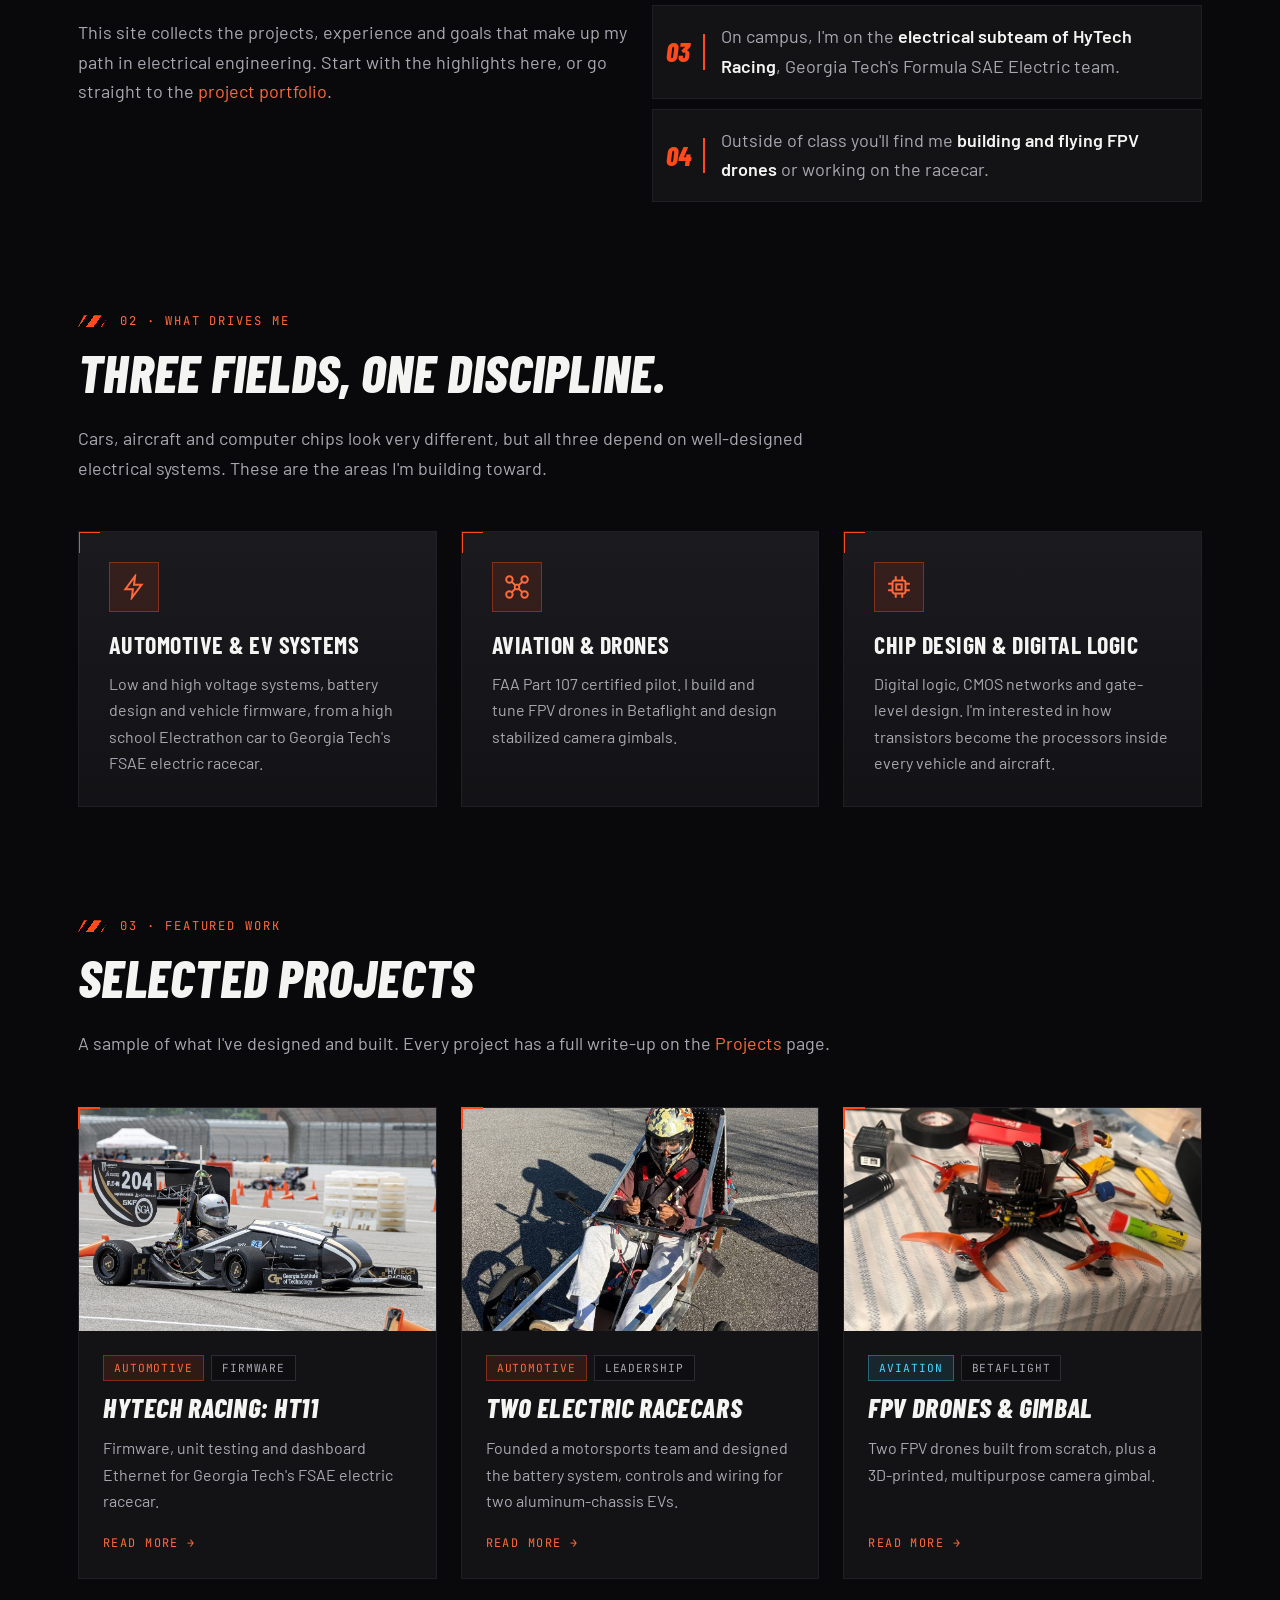
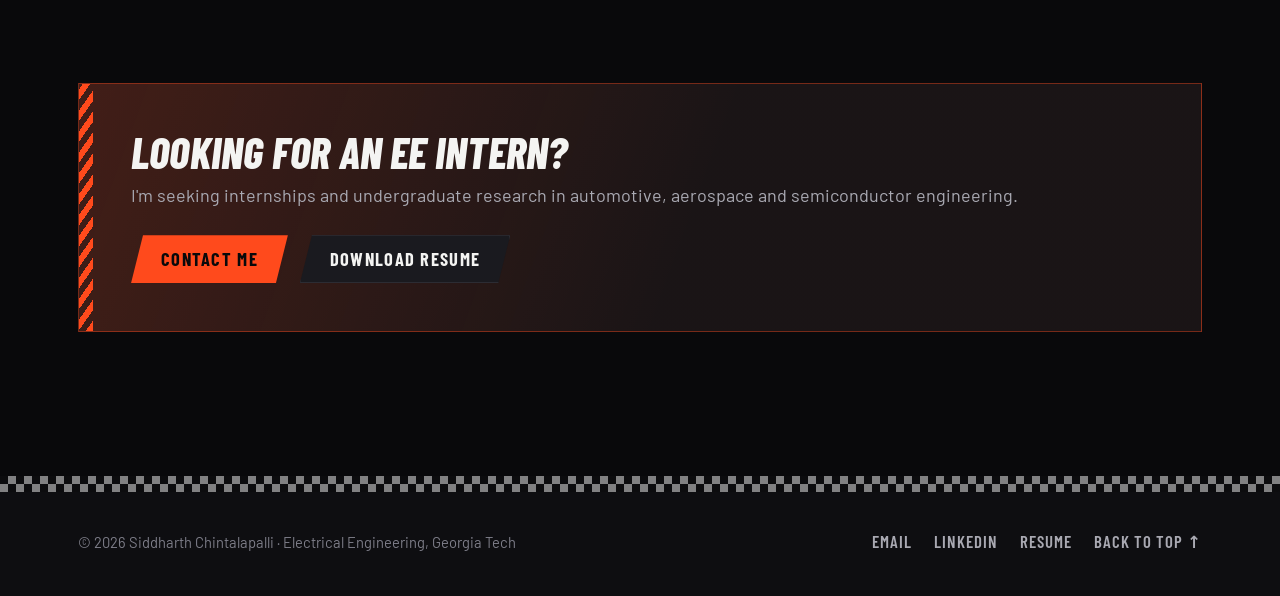
==== commit 53f86cd6: "Add HyTech Racing car photo Co-Authored-By: Claude Fable 5.2 <noreply@anthropic.com>" ====
--- a/index.html
+++ b/index.html
@@ -117,7 +117,7 @@
         </div>
         <div class="grid-3">
           <a class="proj-card reveal" href="projects.html#hytech">
-            <figure class="media" style="margin:0"><img src="assets/img/hytech.jpg" alt="HyTech Racing HT11 electric racecar"></figure>
+            <figure class="media" style="margin:0"><img src="assets/img/hytech.webp" alt="HyTech Racing electric racecar on track at competition"></figure>
             <div class="body">
               <div class="chips"><span class="chip gold">Automotive</span><span class="chip">Firmware</span></div>
               <h3>HyTech Racing: HT11</h3>
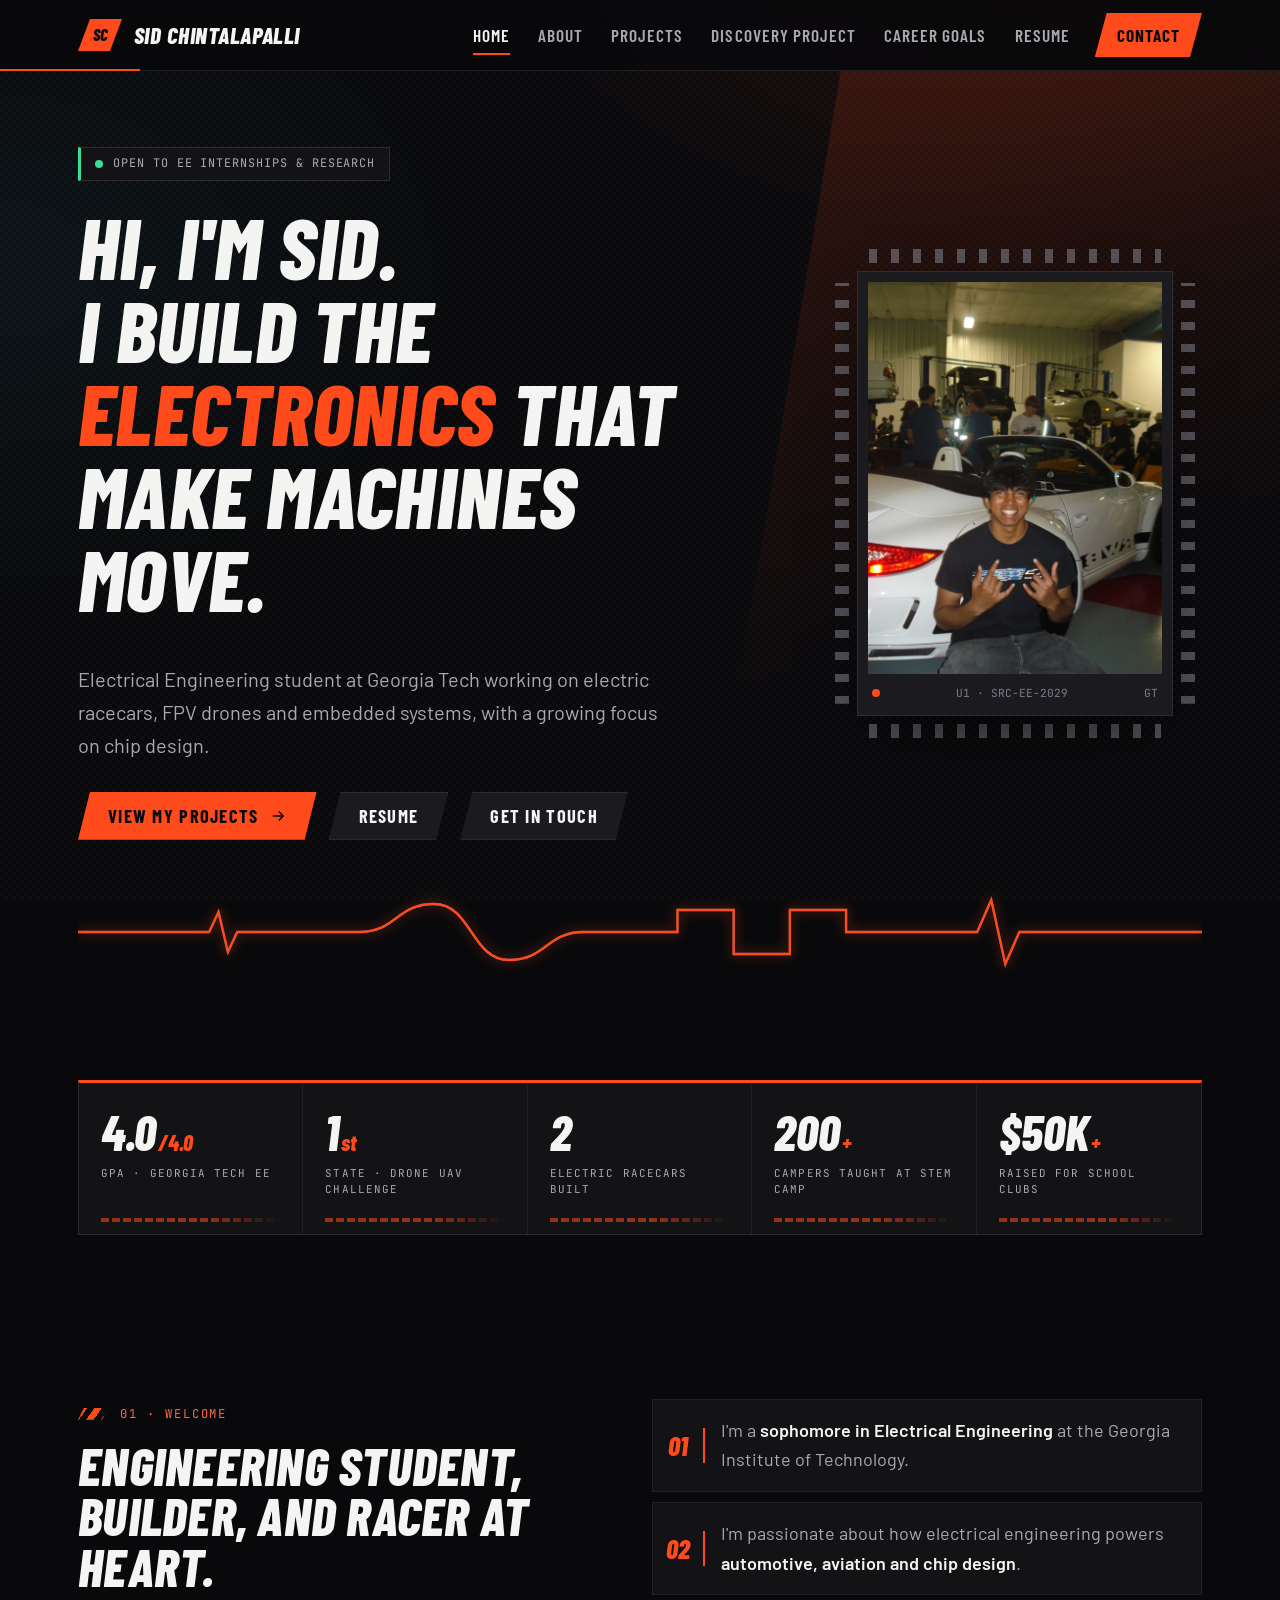
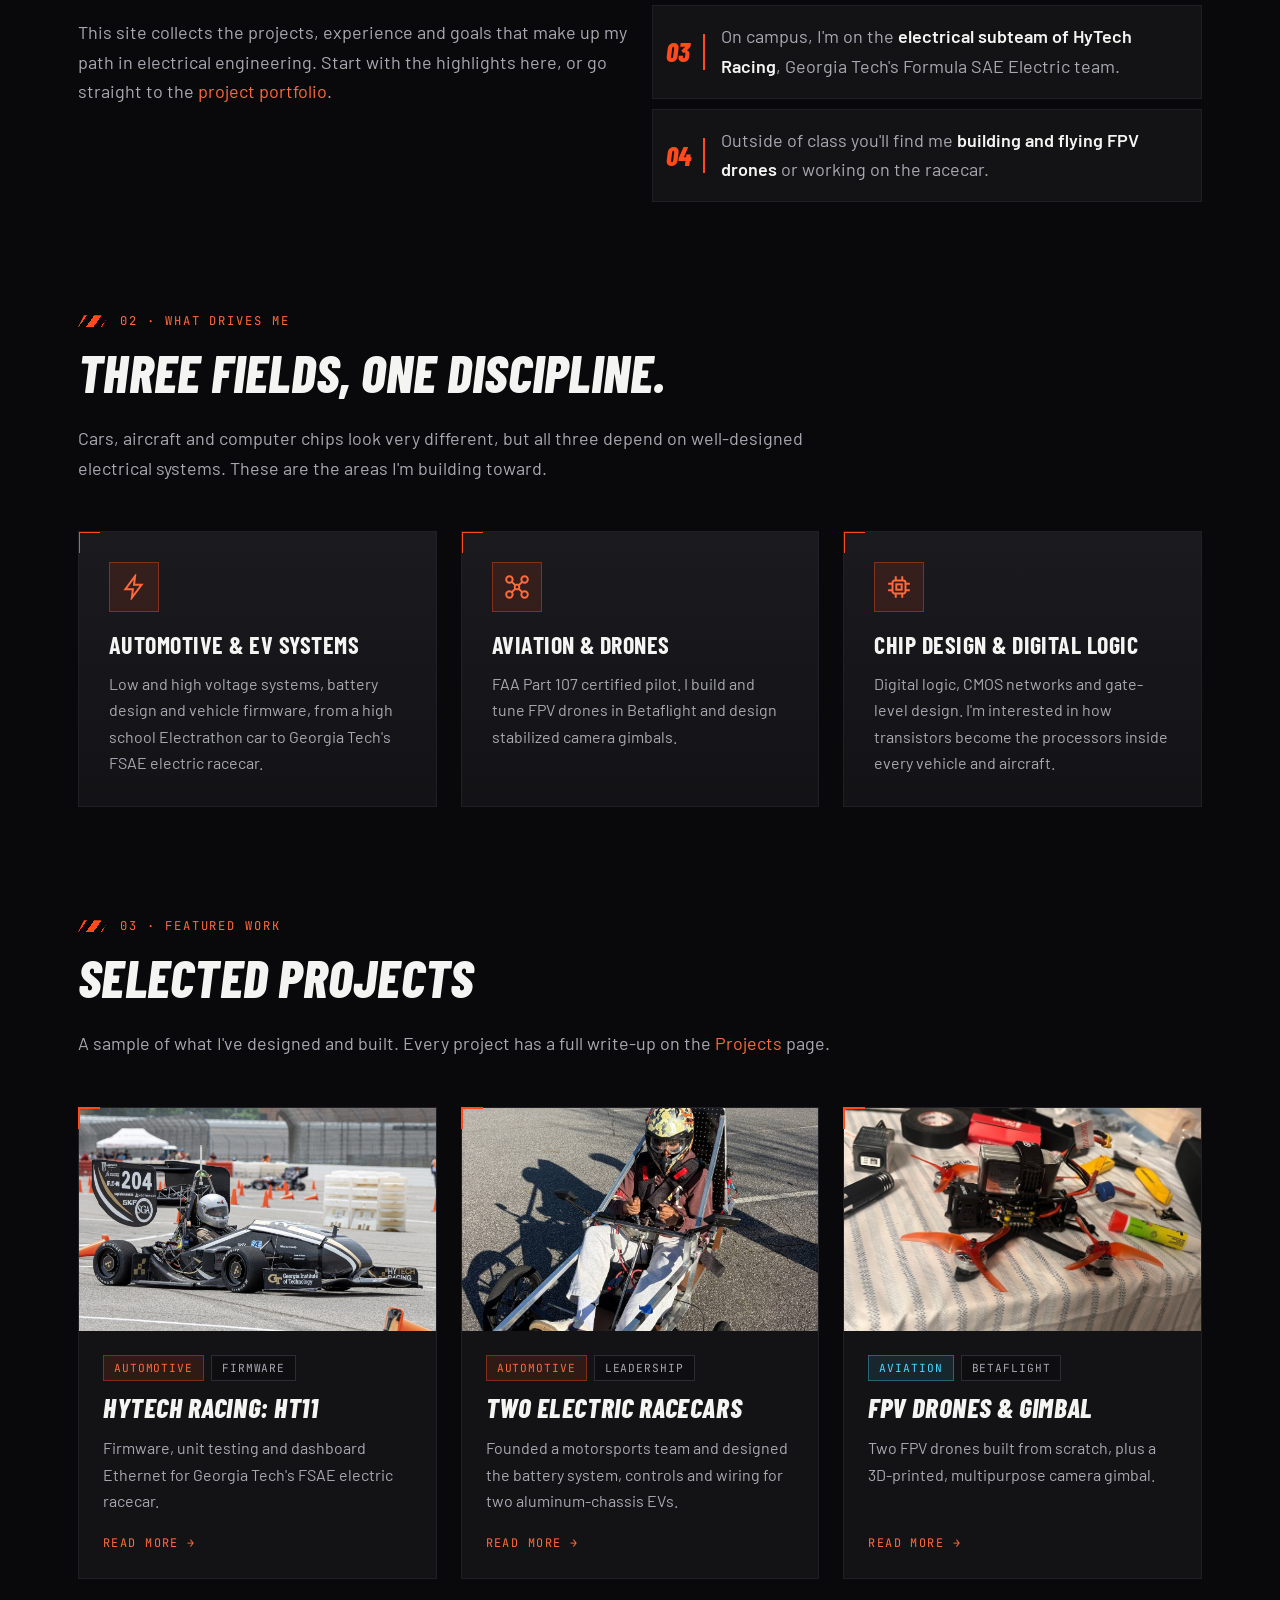
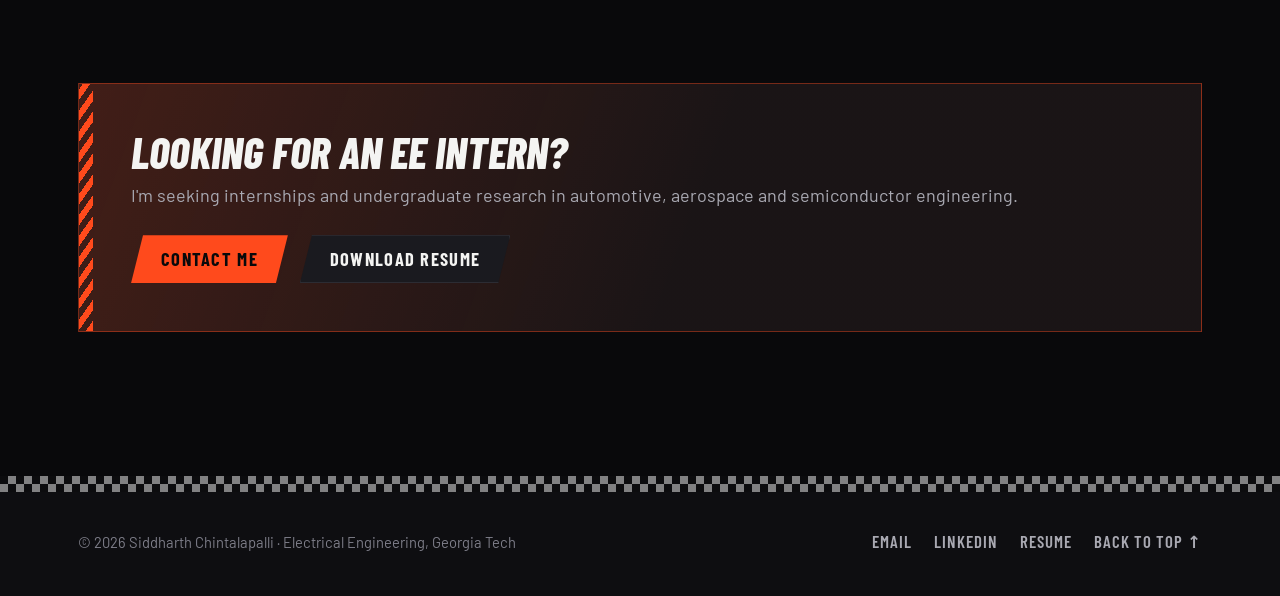
==== commit f74f13f2: "Add headshot and gimbal photos Co-Authored-By: Claude Fable 5.2 <noreply@anthropic.com>" ====
--- a/index.html
+++ b/index.html
@@ -34,8 +34,8 @@
           </div>
           <div class="chip-frame" aria-hidden="false">
             <div class="chip-body">
-              <figure class="media" style="margin:0">
-                <img src="assets/img/headshot.jpg" alt="Headshot of Sid Chintalapalli">
+              <figure class="media" style="margin:0;aspect-ratio:3/4">
+                <img src="assets/img/headshot.jpg" alt="Sid Chintalapalli smiling in front of a white sports car at a car show">
               </figure>
               <div class="chip-label"><span class="pin1"></span><span>U1 · SRC-EE-2029</span><span>GT</span></div>
             </div>
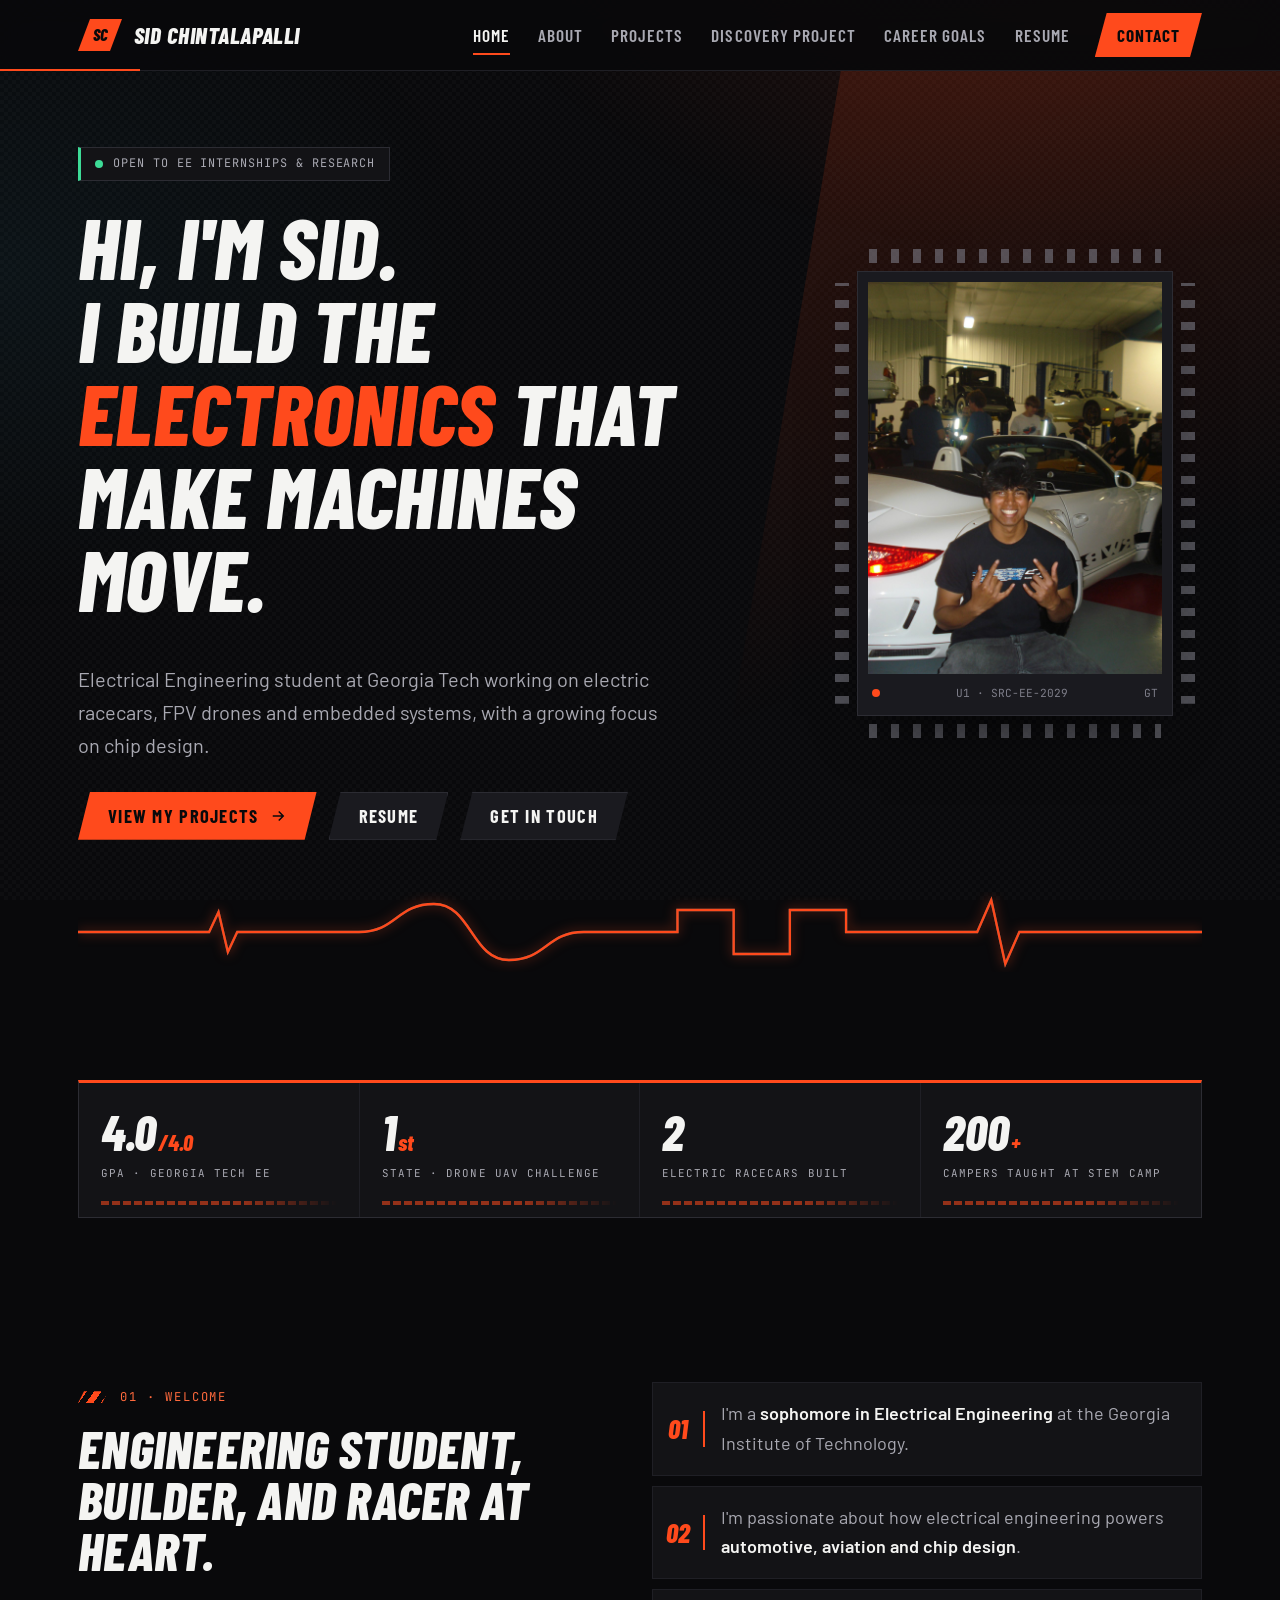
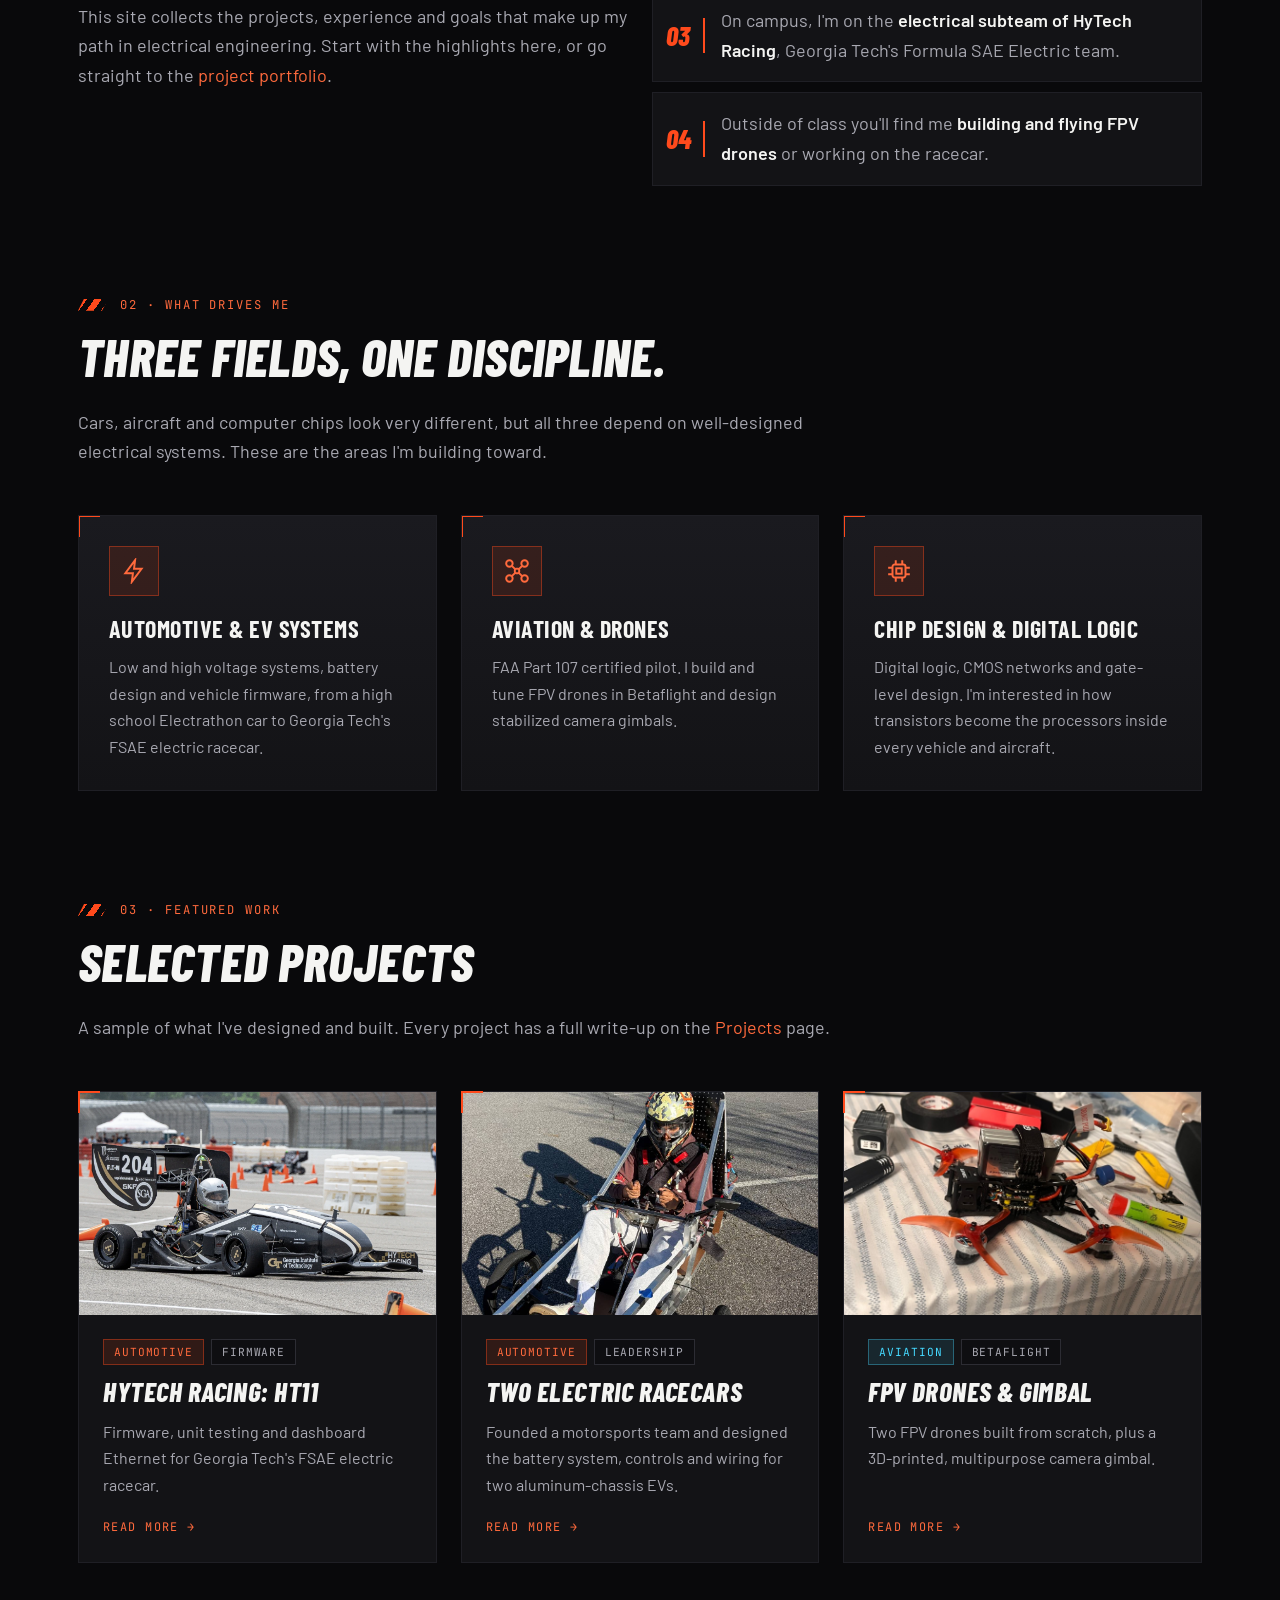
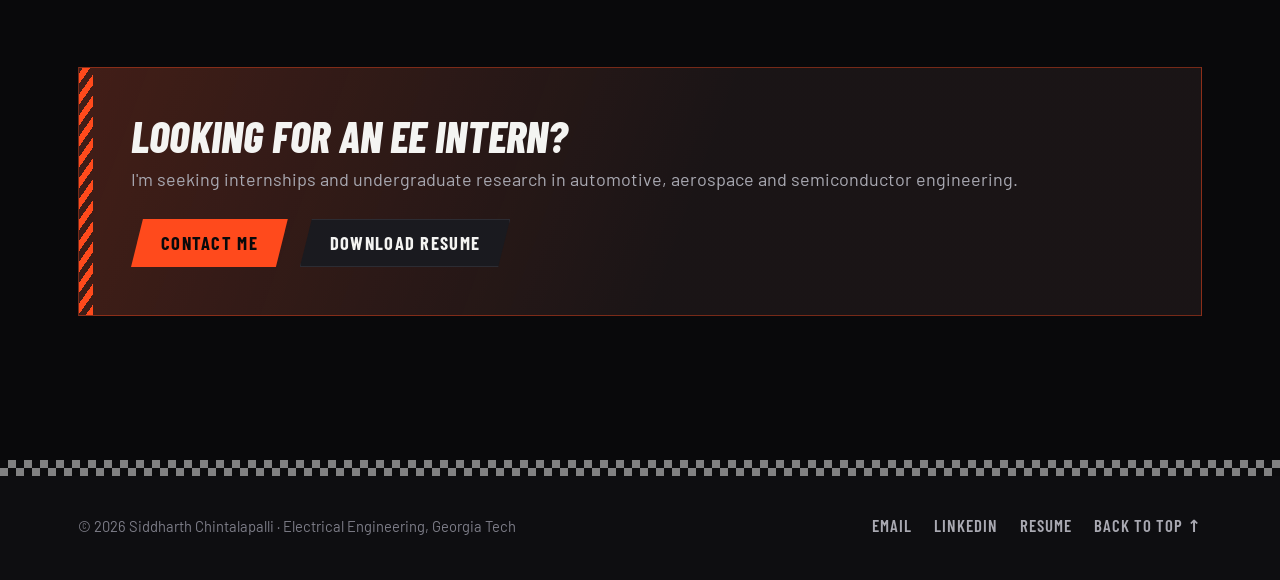
==== commit 292b2994: "Remove fundraising stat from Home page Co-Authored-By: Claude Fable 5.2 <noreply@anthropic.com>" ====
--- a/index.html
+++ b/index.html
@@ -57,7 +57,6 @@
           <div><div class="val">1<small>st</small></div><div class="lbl">State · Drone UAV Challenge</div></div>
           <div><div class="val">2</div><div class="lbl">Electric racecars built</div></div>
           <div><div class="val">200<small>+</small></div><div class="lbl">Campers taught at STEM camp</div></div>
-          <div><div class="val">$50K<small>+</small></div><div class="lbl">Raised for school clubs</div></div>
         </div>
       </div>
     </section>
--- a/assets/css/style.css
+++ b/assets/css/style.css
@@ -301,7 +301,7 @@
 
 /* ---------- telemetry stats: a dash readout ---------- */
 .telemetry {
-  display: grid; grid-template-columns: repeat(5, 1fr);
+  display: grid; grid-template-columns: repeat(4, 1fr);
   background: var(--surface); border: 1px solid var(--line);
   border-top: 3px solid var(--accent);
 }
@@ -325,9 +325,8 @@
 }
 @media (max-width: 960px) {
   .telemetry { grid-template-columns: repeat(2, 1fr); }
-  .telemetry > div { border-bottom: 1px solid var(--line-soft); }
+  .telemetry > div:nth-child(-n+2) { border-bottom: 1px solid var(--line-soft); }
   .telemetry > div:nth-child(2n) { border-right: none; }
-  .telemetry > div:last-child { grid-column: span 2; border-bottom: none; }
 }
 
 /* ---------- welcome list ---------- */
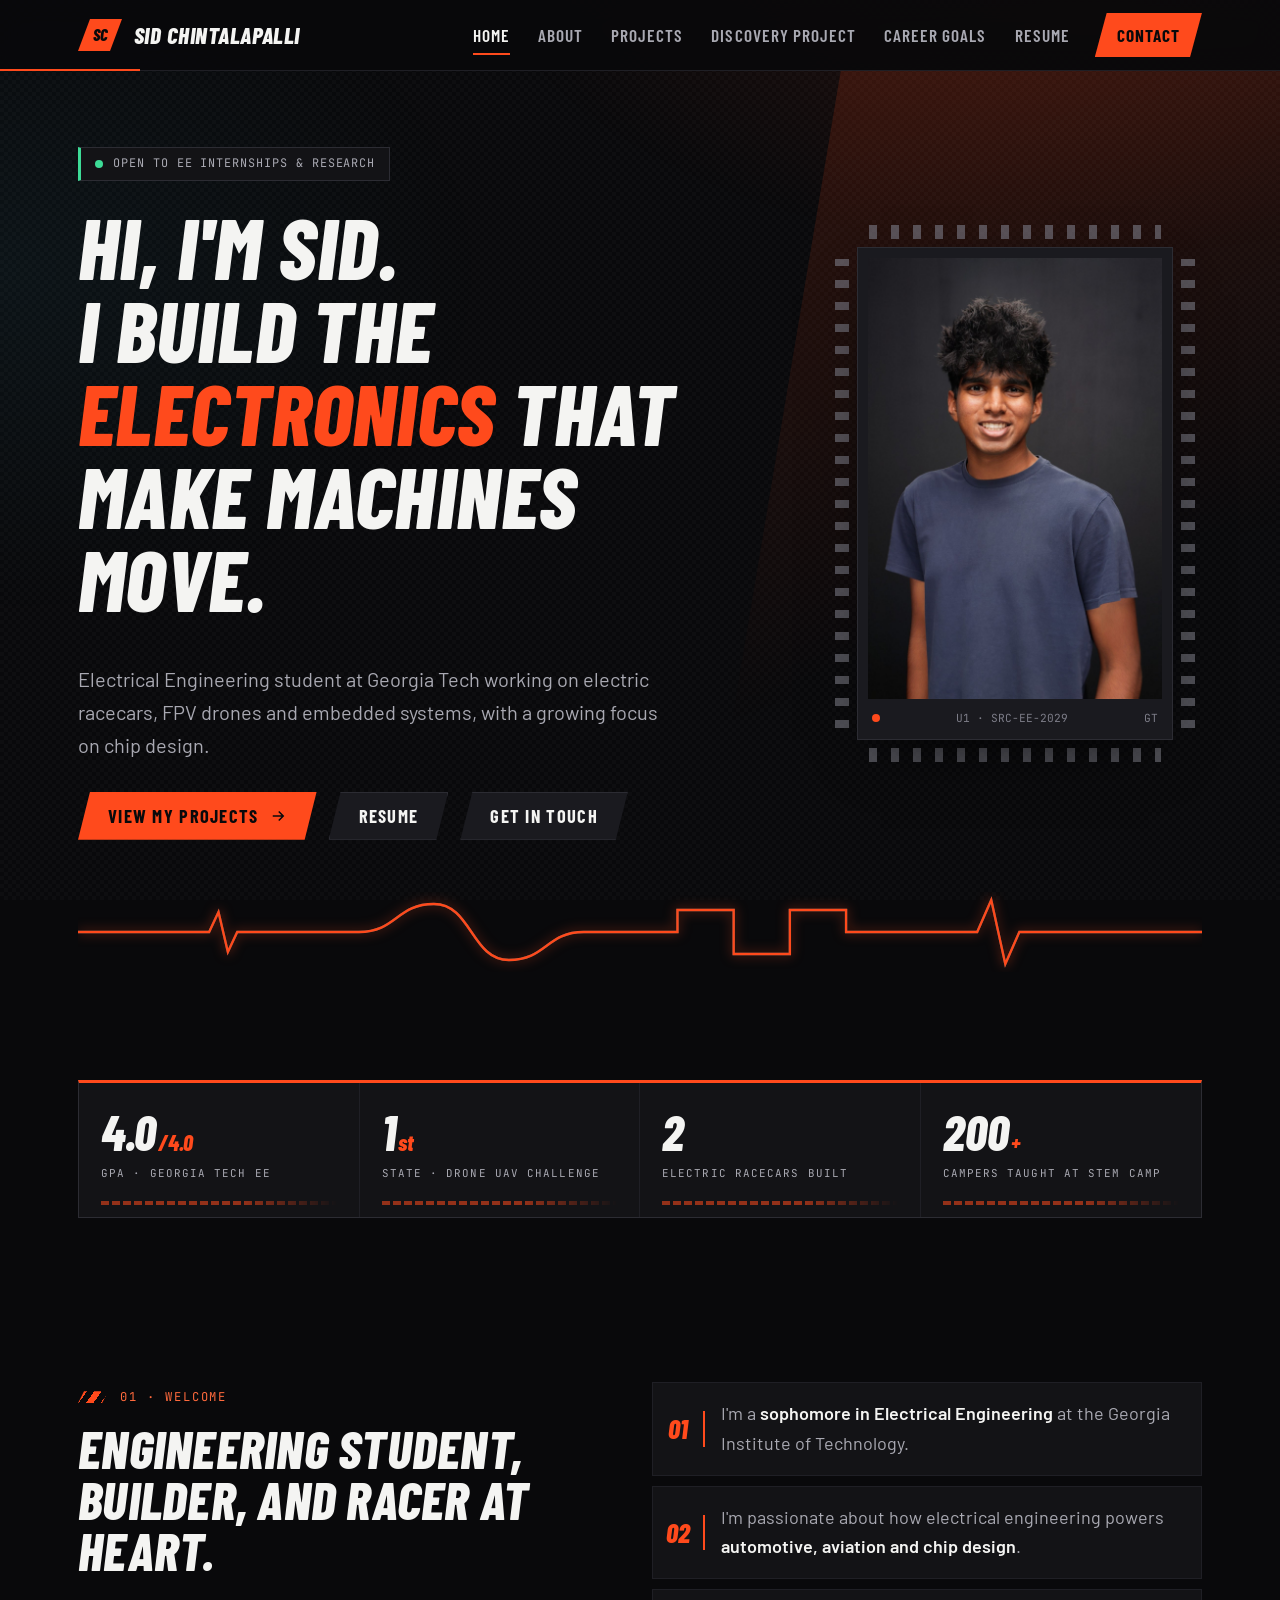
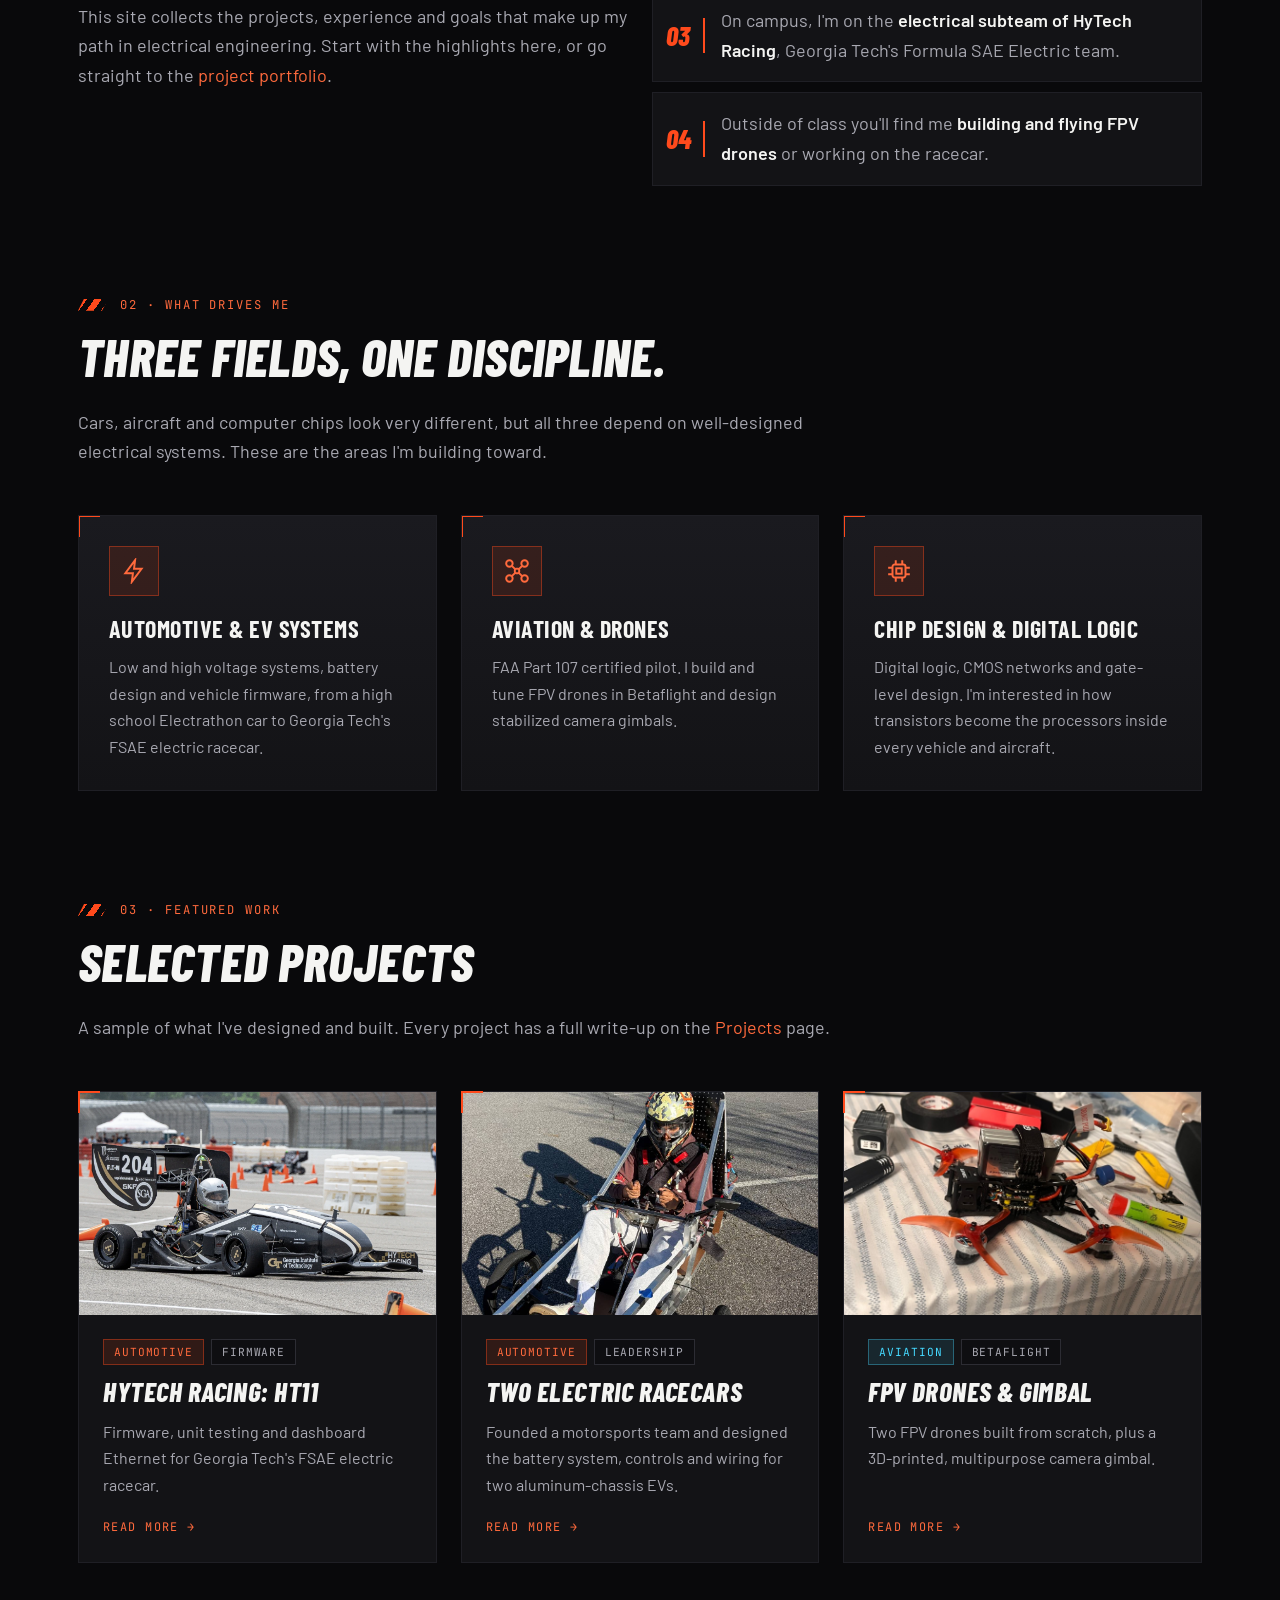
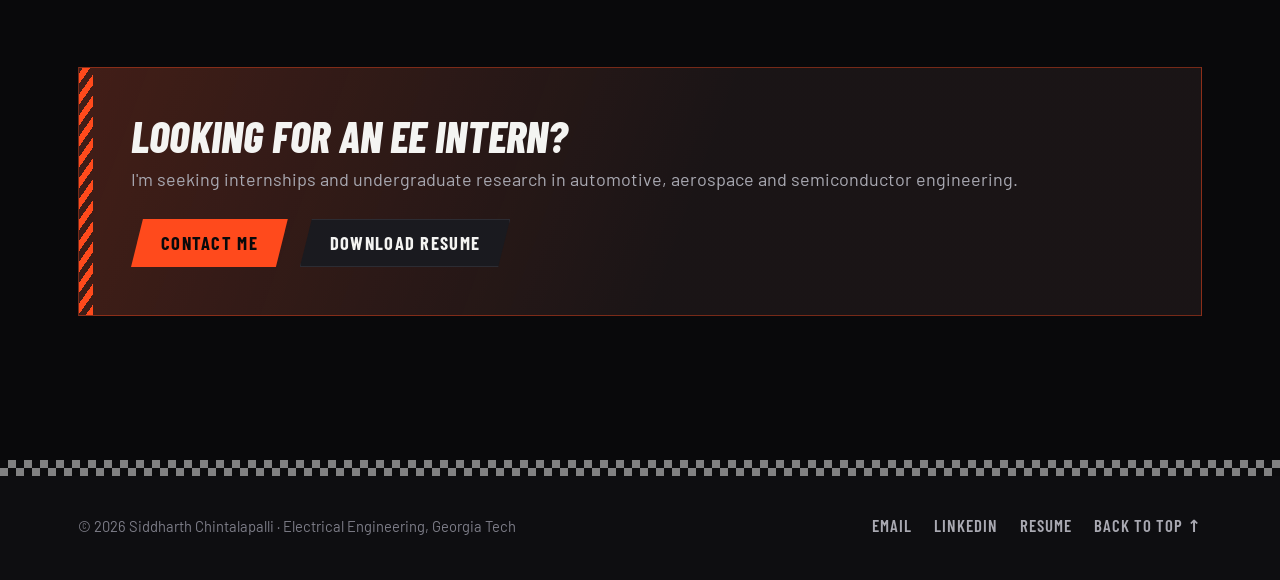
==== commit 2b30fd59: "Use portrait on Home page, move car-show photo to About Co-Authored-By: Claude Fable 5.2 <noreply@an" ====
--- a/index.html
+++ b/index.html
@@ -34,8 +34,8 @@
           </div>
           <div class="chip-frame" aria-hidden="false">
             <div class="chip-body">
-              <figure class="media" style="margin:0;aspect-ratio:3/4">
-                <img src="assets/img/headshot.jpg" alt="Sid Chintalapalli smiling in front of a white sports car at a car show">
+              <figure class="media" style="margin:0;aspect-ratio:2/3">
+                <img src="assets/img/portrait.jpg" alt="Portrait of Sid Chintalapalli">
               </figure>
               <div class="chip-label"><span class="pin1"></span><span>U1 · SRC-EE-2029</span><span>GT</span></div>
             </div>
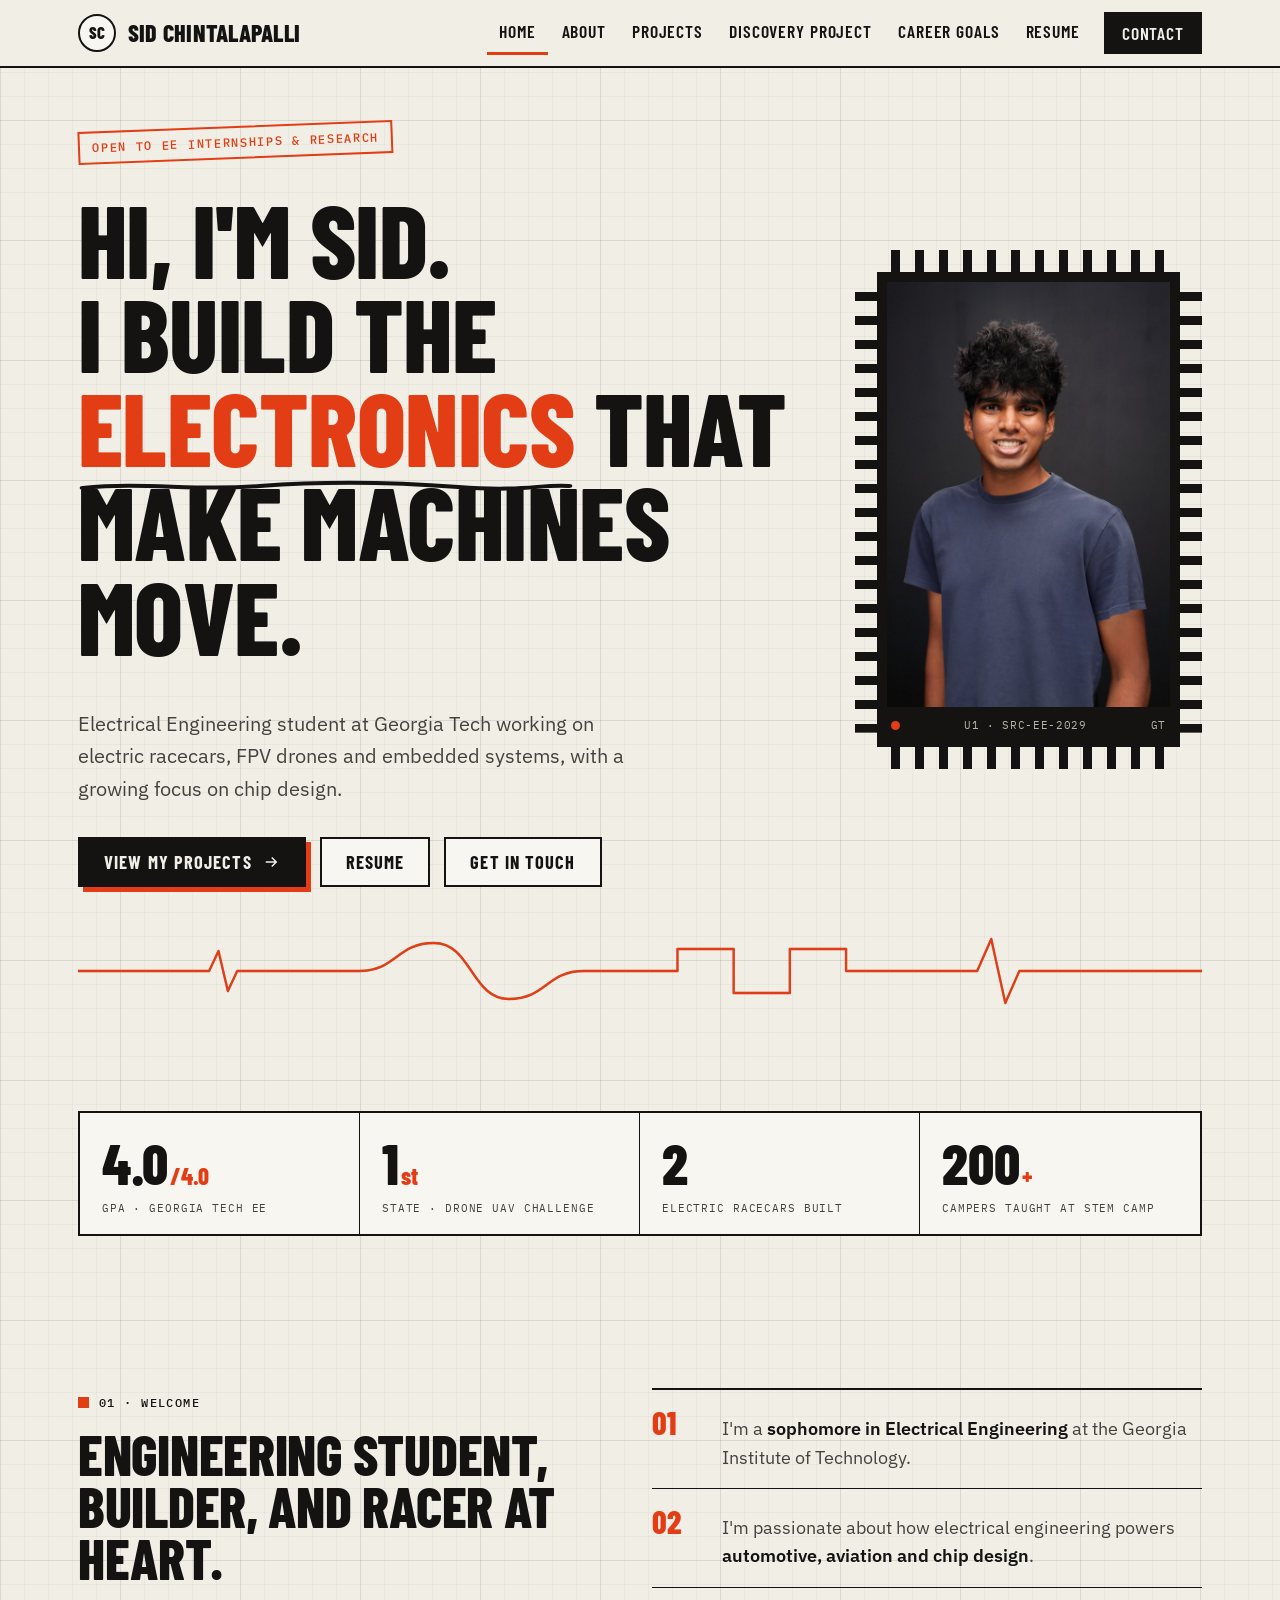
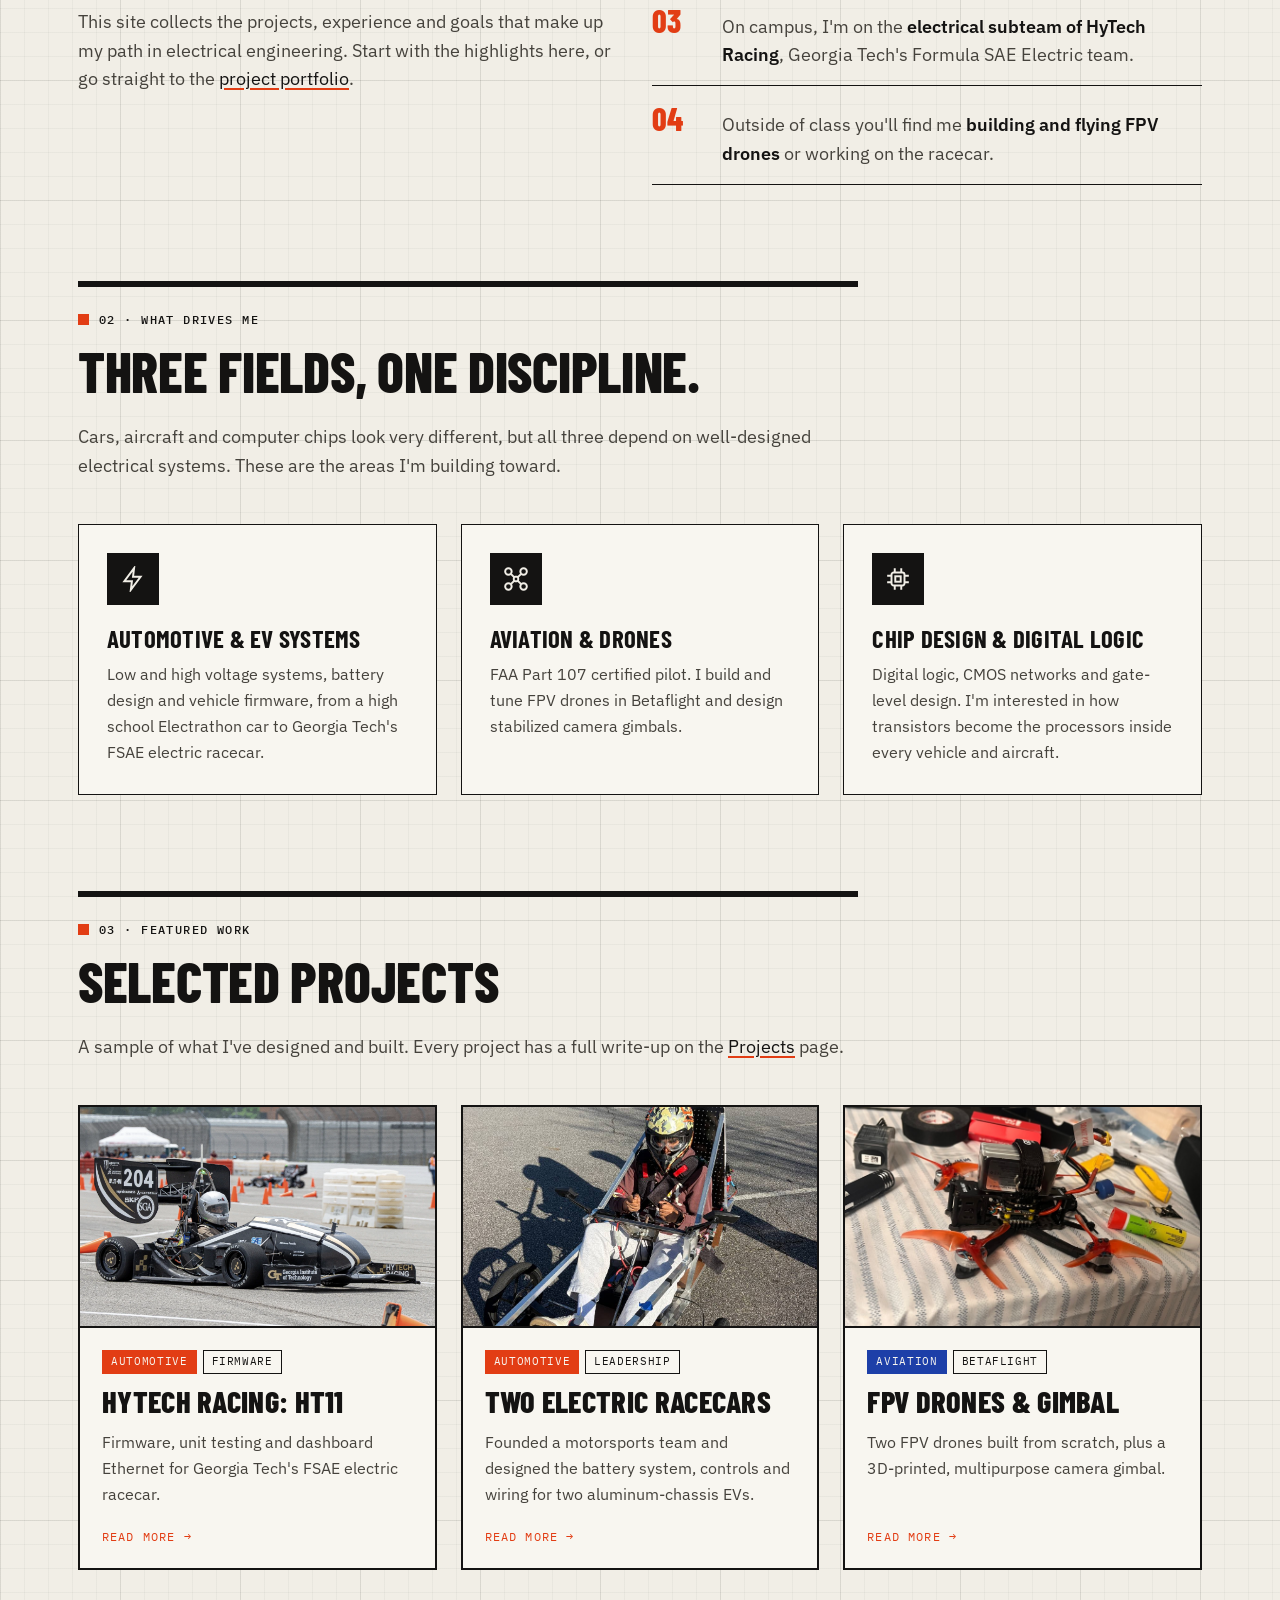
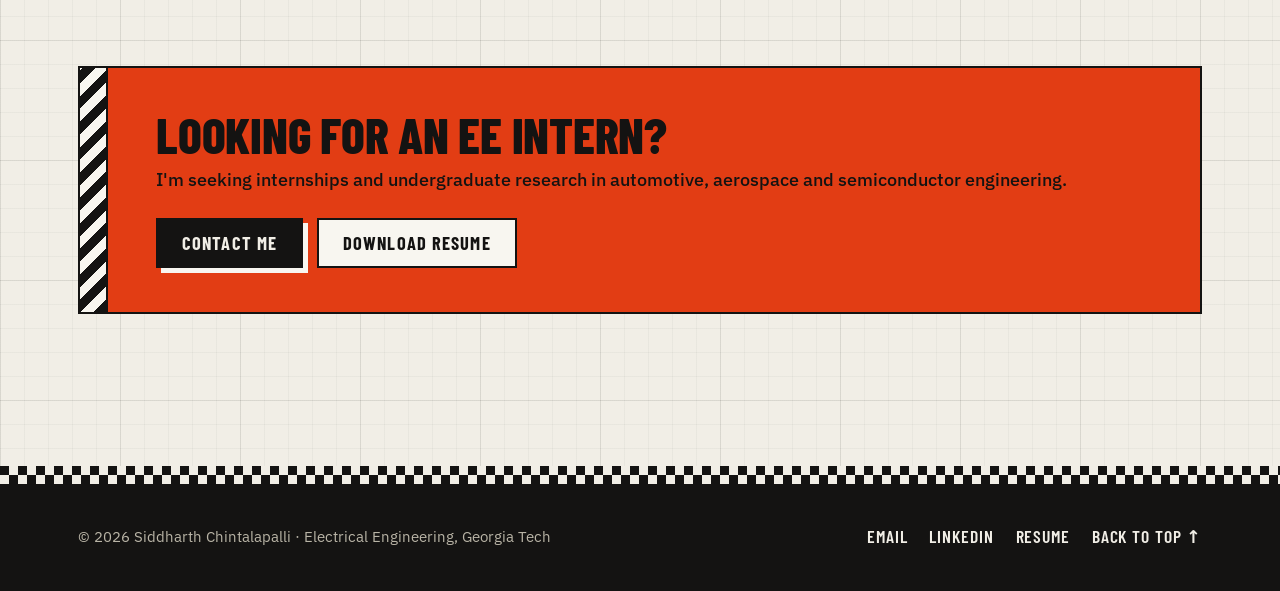
==== commit bee7a610: "Redesign site as a datasheet and race program Co-Authored-By: Claude Fable 5.2 <noreply@anthropic.co" ====
--- a/index.html
+++ b/index.html
@@ -5,10 +5,10 @@
   <meta name="viewport" content="width=device-width, initial-scale=1">
   <title>Sid Chintalapalli | Electrical Engineering</title>
   <meta name="description" content="Portfolio of Siddharth (Sid) Chintalapalli, Electrical Engineering student at Georgia Tech: electric racecars, FPV drones, embedded systems and chip design.">
-  <link rel="icon" href="data:image/svg+xml,%3Csvg xmlns='http://www.w3.org/2000/svg' viewBox='0 0 32 32'%3E%3Crect width='32' height='32' rx='7' fill='%23ff4a1c'/%3E%3Ctext x='16' y='21' font-family='monospace' font-size='13' font-weight='700' text-anchor='middle' fill='%2309090b'%3ESC%3C/text%3E%3C/svg%3E">
+  <link rel="icon" href="data:image/svg+xml,%3Csvg xmlns='http://www.w3.org/2000/svg' viewBox='0 0 32 32'%3E%3Crect width='32' height='32' rx='7' fill='%23e23d14'/%3E%3Ctext x='16' y='21' font-family='monospace' font-size='13' font-weight='700' text-anchor='middle' fill='%23f8f6f0'%3ESC%3C/text%3E%3C/svg%3E">
   <link rel="preconnect" href="https://fonts.googleapis.com">
   <link rel="preconnect" href="https://fonts.gstatic.com" crossorigin>
-  <link href="https://fonts.googleapis.com/css2?family=Barlow:wght@400;500;600&family=Barlow+Condensed:ital,wght@0,600;0,700;0,800;1,700;1,800&family=JetBrains+Mono:wght@400;500&display=swap" rel="stylesheet">
+  <link href="https://fonts.googleapis.com/css2?family=Barlow+Condensed:wght@600;700;800&family=IBM+Plex+Mono:wght@400;500&family=IBM+Plex+Sans:wght@400;500;600&display=swap" rel="stylesheet">
   <link rel="stylesheet" href="assets/css/style.css">
   <script src="assets/js/site.js" defer></script>
 </head>
--- a/assets/css/style.css
+++ b/assets/css/style.css
@@ -1,150 +1,107 @@
 /* =========================================================
    Sid Chintalapalli — ePortfolio
-   Design: motorsport / technical. Carbon black, racing
-   red-orange accent, telemetry cyan, condensed italic type.
+   Design: a printed datasheet crossed with a race program.
+   Graph paper, black ink, one red-orange spot colour.
+   No gradients, no glows, no rounded cards.
    ========================================================= */
 
 :root {
-  --bg: #09090b;
-  --bg-2: #0e0e11;
-  --surface: #131316;
-  --surface-2: #1a1a1f;
-  --line: #2c2c33;
-  --line-soft: #1f1f25;
-  --text: #f4f4f2;
-  --muted: #a9a9b2;
-  --dim: #7d7d88;
-  --accent: #ff4a1c;        /* racing red-orange */
+  --paper: #f1eee6;
+  --paper-hi: #f8f6f0;
+  --paper-lo: #e6e2d6;
+  --ink: #141312;
+  --ink-2: #45423c;
+  --dim: #77736a;
+  --hair: #c8c3b4;
+  --accent: #e23d14;
   --accent-hi: #ff6a3d;
-  --accent-soft: rgba(255, 74, 28, 0.12);
-  --accent-line: rgba(255, 74, 28, 0.4);
-  --cyan: #45d9ff;          /* telemetry */
-  --cyan-soft: rgba(69, 217, 255, 0.1);
-  --green: #3ddc97;
+  --blue: #1d3fa8;
   --max: 1180px;
   --font-head: "Barlow Condensed", "Arial Narrow", system-ui, sans-serif;
-  --font-body: "Barlow", system-ui, -apple-system, "Segoe UI", sans-serif;
-  --font-mono: "JetBrains Mono", ui-monospace, "Cascadia Code", Consolas, monospace;
-  --shadow: 0 24px 60px -24px rgba(0, 0, 0, 0.8);
-  --slant: polygon(12px 0, 100% 0, calc(100% - 12px) 100%, 0 100%);
-  --stripes: repeating-linear-gradient(-55deg, var(--accent) 0 6px, transparent 6px 12px);
+  --font-body: "IBM Plex Sans", system-ui, -apple-system, "Segoe UI", sans-serif;
+  --font-mono: "IBM Plex Mono", ui-monospace, Consolas, monospace;
+  --rule: 2px solid var(--ink);
+  --rule-thin: 1.5px solid var(--ink);
 }
 
 *, *::before, *::after { box-sizing: border-box; }
 html { scroll-behavior: smooth; -webkit-text-size-adjust: 100%; }
+::selection { background: var(--accent); color: var(--paper-hi); }
 
 body {
   margin: 0;
-  background: var(--bg);
-  color: var(--text);
+  color: var(--ink);
   font-family: var(--font-body);
-  font-size: 18px;
-  line-height: 1.65;
+  font-size: 17.5px;
+  line-height: 1.62;
   -webkit-font-smoothing: antialiased;
   overflow-x: hidden;
-}
-
-/* carbon-fibre weave + a red glow from the top corner */
-body::before {
-  content: "";
-  position: fixed; inset: 0; z-index: -2;
-  background:
-    radial-gradient(900px 500px at 85% -10%, rgba(255, 74, 28, 0.13), transparent 70%),
-    radial-gradient(700px 500px at 0% 30%, rgba(69, 217, 255, 0.05), transparent 70%);
-  pointer-events: none;
-}
-body::after {
-  content: "";
-  position: fixed; inset: 0; z-index: -1;
+  /* graph paper: fine 24px grid with a heavier line every 5th */
+  background-color: var(--paper);
   background-image:
-    linear-gradient(45deg, rgba(255,255,255,0.022) 25%, transparent 25%, transparent 75%, rgba(255,255,255,0.022) 75%),
-    linear-gradient(45deg, rgba(255,255,255,0.022) 25%, transparent 25%, transparent 75%, rgba(255,255,255,0.022) 75%);
-  background-size: 8px 8px;
-  background-position: 0 0, 4px 4px;
-  pointer-events: none;
+    linear-gradient(rgba(20,19,18,0.075) 1px, transparent 1px),
+    linear-gradient(90deg, rgba(20,19,18,0.075) 1px, transparent 1px),
+    linear-gradient(rgba(20,19,18,0.035) 1px, transparent 1px),
+    linear-gradient(90deg, rgba(20,19,18,0.035) 1px, transparent 1px);
+  background-size: 120px 120px, 120px 120px, 24px 24px, 24px 24px;
 }
 
 img { max-width: 100%; display: block; }
-a { color: var(--accent-hi); text-decoration: none; }
-a:hover { text-decoration: underline; text-underline-offset: 3px; }
-
-h1, h2, h3, h4 { font-family: var(--font-head); margin: 0 0 0.5em; }
-h1, h2 {
-  font-weight: 800; font-style: italic; text-transform: uppercase;
-  line-height: 0.96; letter-spacing: 0.005em;
-}
-h1 { font-size: clamp(2.9rem, 7.4vw, 5.4rem); }
-h2 { font-size: clamp(2.1rem, 4.6vw, 3.3rem); }
-h3 { font-size: 1.5rem; font-weight: 700; text-transform: uppercase; letter-spacing: 0.02em; line-height: 1.1; }
+a {
+  color: var(--ink);
+  text-decoration: underline; text-decoration-color: var(--accent);
+  text-decoration-thickness: 2px; text-underline-offset: 3px;
+}
+a:hover { color: var(--accent); }
+
+h1, h2, h3, h4 { font-family: var(--font-head); margin: 0 0 0.45em; color: var(--ink); }
+h1, h2 { font-weight: 800; text-transform: uppercase; line-height: 0.92; letter-spacing: -0.005em; }
+h1 { font-size: clamp(3.1rem, 8.4vw, 6.4rem); }
+h2 { font-size: clamp(2.2rem, 4.8vw, 3.5rem); }
+h3 { font-size: 1.55rem; font-weight: 700; text-transform: uppercase; letter-spacing: 0.01em; line-height: 1.05; }
 h4 { font-size: 1.1rem; font-weight: 700; }
 p { margin: 0 0 1.1em; }
-strong { font-weight: 600; color: var(--text); }
-
-.skip-link {
-  position: absolute; left: -999px; top: 8px;
-  background: var(--accent); color: #000; padding: 8px 14px; z-index: 100;
-}
+strong { font-weight: 600; }
+
+.skip-link { position: absolute; left: -999px; top: 8px; background: var(--ink); color: var(--paper); padding: 8px 14px; z-index: 100; }
 .skip-link:focus { left: 8px; }
-:focus-visible { outline: 2px solid var(--cyan); outline-offset: 3px; }
+:focus-visible { outline: 3px solid var(--blue); outline-offset: 3px; }
 
 .container { width: 100%; max-width: var(--max); margin: 0 auto; padding: 0 28px; }
 @media (max-width: 600px) { .container { padding: 0 16px; } }
 
 .mono { font-family: var(--font-mono); }
-.muted { color: var(--muted); }
-.gold { color: var(--accent-hi); }
-.cyan { color: var(--cyan); }
+.muted { color: var(--ink-2); }
+.gold { color: var(--accent); }
+.cyan { color: var(--blue); }
 
 /* ---------- header / nav ---------- */
-.site-header {
-  position: sticky; top: 0; z-index: 50;
-  background: rgba(9, 9, 11, 0.88);
-  backdrop-filter: blur(12px); -webkit-backdrop-filter: blur(12px);
-  border-bottom: 1px solid var(--line-soft);
-}
-.site-header::after {            /* thin racing stripe under the bar */
-  content: ""; position: absolute; left: 0; bottom: -1px; height: 2px; width: 100%;
-  background: linear-gradient(90deg, var(--accent) 0 140px, transparent 140px);
-}
-.nav { display: flex; align-items: center; justify-content: space-between; height: 70px; }
+.site-header { position: sticky; top: 0; z-index: 50; background: var(--paper); border-bottom: var(--rule); }
+.nav { display: flex; align-items: center; justify-content: space-between; height: 66px; }
 .brand {
-  display: flex; align-items: center; gap: 12px; color: var(--text);
-  font-family: var(--font-head); font-weight: 800; font-style: italic;
-  font-size: 1.45rem; text-transform: uppercase; letter-spacing: 0.02em;
-}
-.brand:hover { text-decoration: none; }
-.brand-mark {
-  width: 44px; height: 32px; display: grid; place-items: center;
-  background: var(--accent); color: #09090b; clip-path: var(--slant);
-  font-size: 1.05rem; font-weight: 800; letter-spacing: 0;
-}
-.nav-links { display: flex; gap: 2px; list-style: none; margin: 0; padding: 0; }
+  display: flex; align-items: center; gap: 12px; color: var(--ink); text-decoration: none;
+  font-family: var(--font-head); font-weight: 800; font-size: 1.5rem; text-transform: uppercase; letter-spacing: 0.01em;
+}
+.brand:hover { color: var(--ink); }
+.brand-mark {           /* a race number plate */
+  width: 38px; height: 38px; border-radius: 50%; display: grid; place-items: center;
+  background: var(--paper-hi); color: var(--ink); border: 2.5px solid var(--ink);
+  font-size: 1.05rem; font-weight: 800;
+}
+.nav-links { display: flex; align-items: center; gap: 2px; list-style: none; margin: 0; padding: 0; }
 .nav-links a {
-  display: block; padding: 8px 13px; position: relative;
-  color: var(--muted); font-family: var(--font-head); font-weight: 600;
-  font-size: 1.08rem; text-transform: uppercase; letter-spacing: 0.06em;
-}
-.nav-links a:hover { color: var(--text); text-decoration: none; }
-.nav-links a::after {
-  content: ""; position: absolute; left: 13px; right: 13px; bottom: 2px; height: 2px;
-  background: var(--accent); transform: scaleX(0); transform-origin: left; transition: transform 0.2s;
-}
-.nav-links a:hover::after, .nav-links a[aria-current="page"]::after { transform: scaleX(1); }
-.nav-links a[aria-current="page"] { color: var(--text); }
-.nav-links .nav-cta {
-  margin-left: 10px; padding: 8px 22px; color: #09090b; background: var(--accent);
-  clip-path: var(--slant); font-weight: 700;
-}
-.nav-links .nav-cta::after { display: none; }
-.nav-links .nav-cta:hover, .nav-links .nav-cta[aria-current="page"] { background: var(--accent-hi); color: #09090b; }
-
-.nav-toggle {
-  display: none; background: var(--surface); border: 1px solid var(--line); color: var(--text);
-  width: 46px; height: 44px; cursor: pointer;
-}
+  display: block; padding: 6px 12px; color: var(--ink); text-decoration: none;
+  font-family: var(--font-head); font-weight: 600; font-size: 1.1rem; text-transform: uppercase; letter-spacing: 0.05em;
+  border-bottom: 3px solid transparent;
+}
+.nav-links a:hover { color: var(--ink); border-bottom-color: var(--ink); }
+.nav-links a[aria-current="page"] { border-bottom-color: var(--accent); }
+.nav-links .nav-cta { margin-left: 10px; padding: 7px 18px; background: var(--ink); color: var(--paper); border-bottom: none; }
+.nav-links .nav-cta:hover, .nav-links .nav-cta[aria-current="page"] { background: var(--accent); color: var(--paper-hi); }
+
+.nav-toggle { display: none; background: var(--paper-hi); border: var(--rule); color: var(--ink); width: 46px; height: 42px; cursor: pointer; }
 .nav-toggle span, .nav-toggle span::before, .nav-toggle span::after {
-  display: block; width: 20px; height: 2px; background: currentColor; margin: 0 auto;
-  position: relative; transition: transform 0.2s;
+  display: block; width: 20px; height: 2.5px; background: currentColor; margin: 0 auto; position: relative; transition: transform 0.2s;
 }
 .nav-toggle span::before, .nav-toggle span::after { content: ""; position: absolute; left: 0; }
 .nav-toggle span::before { top: -6px; }
@@ -156,396 +113,286 @@
 @media (max-width: 960px) {
   .nav-toggle { display: block; }
   .nav-links {
-    display: none; position: absolute; top: 70px; left: 0; right: 0;
-    flex-direction: column; gap: 0; padding: 8px 16px 20px;
-    background: var(--bg-2); border-bottom: 1px solid var(--line);
+    display: none; position: absolute; top: 66px; left: 0; right: 0;
+    flex-direction: column; align-items: stretch; gap: 0; padding: 4px 16px 18px;
+    background: var(--paper); border-bottom: var(--rule);
   }
   .nav-open .nav-links { display: flex; }
-  .nav-links a { padding: 13px 8px; font-size: 1.25rem; border-bottom: 1px solid var(--line-soft); }
-  .nav-links a::after { display: none; }
-  .nav-links a[aria-current="page"] { color: var(--accent-hi); }
-  .nav-links .nav-cta { margin: 14px 0 0; text-align: center; border-bottom: none; }
+  .nav-links a { padding: 13px 4px; font-size: 1.3rem; border-bottom: 1px solid var(--hair); }
+  .nav-links a[aria-current="page"] { color: var(--accent); border-bottom-color: var(--hair); }
+  .nav-links .nav-cta { margin: 14px 0 0; text-align: center; }
 }
 
 /* ---------- buttons / chips ---------- */
 .btn {
   display: inline-flex; align-items: center; gap: 10px;
-  padding: 13px 30px; border: none; cursor: pointer;
-  font-family: var(--font-head); font-weight: 700; font-size: 1.15rem;
-  text-transform: uppercase; letter-spacing: 0.07em; line-height: 1.2;
-  clip-path: var(--slant);
-  transition: transform 0.15s, background 0.15s, color 0.15s;
-}
-.btn:hover { text-decoration: none; transform: translateX(4px); }
-.btn-primary { background: var(--accent); color: #09090b; }
-.btn-primary:hover { background: var(--accent-hi); }
-.btn-ghost { background: var(--surface-2); color: var(--text); box-shadow: inset 0 0 0 1px var(--line); }
-.btn-ghost:hover { background: var(--text); color: #09090b; }
+  padding: 12px 24px; border: var(--rule); cursor: pointer; text-decoration: none;
+  font-family: var(--font-head); font-weight: 700; font-size: 1.15rem; text-transform: uppercase; letter-spacing: 0.06em; line-height: 1.2;
+  transition: transform 0.12s, box-shadow 0.12s, background 0.12s, color 0.12s;
+}
+.btn-primary { background: var(--ink); color: var(--paper); box-shadow: 5px 5px 0 var(--accent); }
+.btn-primary:hover { color: var(--paper); transform: translate(3px, 3px); box-shadow: 2px 2px 0 var(--accent); }
+.btn-ghost { background: var(--paper-hi); color: var(--ink); }
+.btn-ghost:hover { background: var(--ink); color: var(--paper); }
 .btn svg { width: 18px; height: 18px; }
-.btn-row { display: flex; flex-wrap: wrap; gap: 12px; }
+.btn-row { display: flex; flex-wrap: wrap; gap: 14px; }
 
 .chip {
-  display: inline-block; padding: 3px 10px;
-  font-family: var(--font-mono); font-size: 0.7rem; letter-spacing: 0.08em; text-transform: uppercase;
-  border: 1px solid var(--line); color: var(--muted); background: var(--bg-2);
-}
-.chip.gold { color: var(--accent-hi); border-color: var(--accent-line); background: var(--accent-soft); }
-.chip.cyan { color: var(--cyan); border-color: rgba(69,217,255,0.35); background: var(--cyan-soft); }
-.chips { display: flex; flex-wrap: wrap; gap: 7px; }
+  display: inline-block; padding: 2px 8px;
+  font-family: var(--font-mono); font-size: 0.68rem; letter-spacing: 0.06em; text-transform: uppercase;
+  border: 1px solid var(--ink); color: var(--ink); background: transparent;
+}
+.chip.gold { background: var(--accent); border-color: var(--accent); color: var(--paper-hi); }
+.chip.cyan { background: var(--blue); border-color: var(--blue); color: var(--paper-hi); }
+.chips { display: flex; flex-wrap: wrap; gap: 6px; }
 
 /* ---------- sections ---------- */
-.section { padding: 104px 0; }
-.section-tight { padding: 60px 0; }
-@media (max-width: 600px) { .section { padding: 68px 0; } .section-tight { padding: 40px 0; } }
+.section { padding: 96px 0; }
+.section-tight { padding: 56px 0; }
+@media (max-width: 600px) { .section { padding: 64px 0; } .section-tight { padding: 40px 0; } }
 
 .eyebrow {
-  display: inline-flex; align-items: center; gap: 12px;
-  font-family: var(--font-mono); font-size: 0.76rem; letter-spacing: 0.16em;
-  text-transform: uppercase; color: var(--accent-hi); margin-bottom: 16px;
-}
-.eyebrow::before {               /* three racing stripes */
-  content: ""; width: 30px; height: 12px; flex: none;
-  background: var(--stripes);
-  clip-path: polygon(6px 0, 100% 0, calc(100% - 6px) 100%, 0 100%);
-}
-.section-head { max-width: 760px; margin-bottom: 48px; }
-.section-head p { color: var(--muted); font-size: 1.12rem; }
-
-.page-hero { padding: 84px 0 44px; position: relative; }
-.page-hero p { color: var(--muted); font-size: 1.2rem; max-width: 720px; }
-.page-hero h1 { font-size: clamp(2.6rem, 6.4vw, 4.6rem); max-width: 16ch; }
-
-/* cards: square, with a technical corner bracket and a stripe on hover */
-.card {
-  position: relative;
-  background: linear-gradient(180deg, var(--surface-2), var(--surface));
-  border: 1px solid var(--line-soft); padding: 30px;
-}
-.card::before, .project::before, .proj-card::before {
-  content: ""; position: absolute; top: -1px; left: -1px; width: 22px; height: 22px;
-  border-top: 2px solid var(--accent); border-left: 2px solid var(--accent);
-  pointer-events: none; z-index: 2;
-}
+  display: inline-flex; align-items: center; gap: 10px;
+  font-family: var(--font-mono); font-weight: 500; font-size: 0.74rem; letter-spacing: 0.12em;
+  text-transform: uppercase; color: var(--ink); margin-bottom: 16px;
+}
+.eyebrow::before { content: ""; width: 11px; height: 11px; flex: none; background: var(--accent); }
+.section-head { max-width: 780px; margin-bottom: 44px; padding-top: 18px; border-top: 6px solid var(--ink); }
+.section-head p { color: var(--ink-2); font-size: 1.12rem; }
+
+.page-hero { padding: 72px 0 40px; }
+.page-hero p { color: var(--ink-2); font-size: 1.2rem; max-width: 700px; }
+.page-hero h1 { font-size: clamp(2.8rem, 7vw, 5.2rem); max-width: 15ch; }
+
+.card { position: relative; background: var(--paper-hi); border: var(--rule-thin); padding: 28px; }
 .grid-2 { display: grid; grid-template-columns: repeat(2, 1fr); gap: 24px; }
 .grid-3 { display: grid; grid-template-columns: repeat(3, 1fr); gap: 24px; }
 @media (max-width: 960px) { .grid-3 { grid-template-columns: repeat(2, 1fr); } }
 @media (max-width: 700px) { .grid-2, .grid-3 { grid-template-columns: 1fr; } }
 
 /* ---------- hero (home) ---------- */
-.hero { position: relative; padding: 76px 0 40px; }
-.hero::before {                  /* big slanted speed panel behind the photo */
-  content: ""; position: absolute; top: 0; right: 0; width: 44%; height: 78%;
-  background: linear-gradient(160deg, rgba(255,74,28,0.16), rgba(255,74,28,0) 70%);
-  clip-path: polygon(22% 0, 100% 0, 100% 100%, 0 100%);
-  pointer-events: none;
-}
-.hero-grid { position: relative; display: grid; grid-template-columns: 1.3fr 0.7fr; gap: 56px; align-items: center; }
-@media (max-width: 960px) { .hero-grid { grid-template-columns: 1fr; gap: 44px; } .hero::before { width: 80%; height: 40%; } }
-.hero h1 .accent { color: var(--accent); }
-.hero-sub { font-size: 1.25rem; color: var(--muted); max-width: 580px; margin-bottom: 30px; }
-.status-pill {
-  display: inline-flex; align-items: center; gap: 10px;
-  padding: 6px 14px; margin-bottom: 24px;
-  border: 1px solid var(--line); border-left: 3px solid var(--green); background: var(--surface);
-  font-family: var(--font-mono); font-size: 0.74rem; letter-spacing: 0.08em; text-transform: uppercase; color: var(--muted);
-}
-.status-dot {
-  width: 8px; height: 8px; border-radius: 50%; background: var(--green);
-  animation: pulse 2s infinite;
-}
-@keyframes pulse {
-  0% { box-shadow: 0 0 0 0 rgba(61,220,151,0.6); }
-  70% { box-shadow: 0 0 0 10px rgba(61,220,151,0); }
-  100% { box-shadow: 0 0 0 0 rgba(61,220,151,0); }
-}
-
-/* the headshot as an IC package — pins on every side */
-.chip-frame { position: relative; max-width: 360px; margin: 0 auto; padding: 22px; }
+.hero { position: relative; padding: 64px 0 36px; }
+.hero-grid { display: grid; grid-template-columns: 1.35fr 0.65fr; gap: 56px; align-items: center; }
+@media (max-width: 960px) { .hero-grid { grid-template-columns: 1fr; gap: 44px; } }
+.hero h1 .accent {      /* the word, struck under with a marker line */
+  color: var(--accent);
+  background: url("data:image/svg+xml,%3Csvg xmlns='http://www.w3.org/2000/svg' viewBox='0 0 300 14' preserveAspectRatio='none'%3E%3Cpath d='M3 9 C 40 3, 70 12, 110 7 S 190 3, 230 8 S 280 5, 297 7' fill='none' stroke='%23141312' stroke-width='4' stroke-linecap='round'/%3E%3C/svg%3E") left bottom / 100% 0.14em no-repeat;
+  padding-bottom: 0.06em;
+}
+.hero-sub { font-size: 1.25rem; color: var(--ink-2); max-width: 560px; margin-bottom: 32px; }
+.status-pill {          /* a rubber stamp */
+  display: inline-block; padding: 5px 12px 4px; margin-bottom: 26px;
+  border: 2.5px solid var(--accent); color: var(--accent); background: transparent;
+  font-family: var(--font-mono); font-weight: 500; font-size: 0.76rem; letter-spacing: 0.14em; text-transform: uppercase;
+  transform: rotate(-2.2deg); transform-origin: left center;
+}
+.status-dot { display: none; }
+
+/* the headshot as an IC package drawing: black body, pins on every side */
+.chip-frame { position: relative; max-width: 350px; margin: 0 auto; padding: 22px; }
 .chip-frame::before, .chip-frame::after { content: ""; position: absolute; pointer-events: none; }
 .chip-frame::before {
-  inset: 0 34px;
+  inset: 0 36px;
   background:
-    repeating-linear-gradient(90deg, var(--dim) 0 8px, transparent 8px 22px) top / 100% 14px no-repeat,
-    repeating-linear-gradient(90deg, var(--dim) 0 8px, transparent 8px 22px) bottom / 100% 14px no-repeat;
-  opacity: 0.6;
+    repeating-linear-gradient(90deg, var(--ink) 0 9px, transparent 9px 24px) top / 100% 22px no-repeat,
+    repeating-linear-gradient(90deg, var(--ink) 0 9px, transparent 9px 24px) bottom / 100% 22px no-repeat;
 }
 .chip-frame::after {
-  inset: 34px 0;
+  inset: 36px 0;
   background:
-    repeating-linear-gradient(0deg, var(--dim) 0 8px, transparent 8px 22px) left / 14px 100% no-repeat,
-    repeating-linear-gradient(0deg, var(--dim) 0 8px, transparent 8px 22px) right / 14px 100% no-repeat;
-  opacity: 0.6;
-}
-.chip-body {
-  position: relative; z-index: 1;
-  background: var(--surface-2); border: 1px solid var(--line);
-  padding: 10px; box-shadow: var(--shadow);
-}
-.chip-body .media { aspect-ratio: 1 / 1; }
+    repeating-linear-gradient(0deg, var(--ink) 0 9px, transparent 9px 24px) left / 22px 100% no-repeat,
+    repeating-linear-gradient(0deg, var(--ink) 0 9px, transparent 9px 24px) right / 22px 100% no-repeat;
+}
+.chip-body { position: relative; z-index: 1; background: var(--ink); padding: 10px; }
+.chip-body .media { aspect-ratio: 1 / 1; border: none; }
 .chip-label {
   display: flex; justify-content: space-between; align-items: center;
-  font-family: var(--font-mono); font-size: 0.7rem; color: var(--dim); padding: 10px 4px 2px;
-}
-.chip-label .pin1 { width: 8px; height: 8px; border-radius: 50%; background: var(--accent); }
-
-/* animated signal trace under the hero */
-.trace { margin-top: 52px; height: 80px; width: 100%; }
+  font-family: var(--font-mono); font-size: 0.68rem; letter-spacing: 0.06em; color: #b9b4a6; padding: 10px 4px 2px;
+}
+.chip-label .pin1 { width: 9px; height: 9px; border-radius: 50%; background: var(--accent); }
+
+/* signal trace, drawn like a pen plot */
+.trace { margin-top: 44px; height: 80px; width: 100%; }
 .trace path {
-  fill: none; stroke: var(--accent); stroke-width: 2.5;
-  stroke-dasharray: 2400; stroke-dashoffset: 2400;
-  animation: draw 3.2s ease-out forwards;
-  filter: drop-shadow(0 0 6px rgba(255,74,28,0.6));
-}
-.trace path.ghost { stroke: var(--cyan); opacity: 0.4; animation-delay: 0.5s; filter: none; }
+  fill: none; stroke: var(--accent); stroke-width: 2.5; stroke-linejoin: round;
+  stroke-dasharray: 2400; stroke-dashoffset: 2400; animation: draw 2.6s ease-out forwards;
+}
+.trace path.ghost { stroke: var(--ink); opacity: 0.18; animation-delay: 0.3s; }
 @keyframes draw { to { stroke-dashoffset: 0; } }
 
-/* ---------- telemetry stats: a dash readout ---------- */
-.telemetry {
-  display: grid; grid-template-columns: repeat(4, 1fr);
-  background: var(--surface); border: 1px solid var(--line);
-  border-top: 3px solid var(--accent);
-}
-.telemetry > div { position: relative; padding: 24px 22px 26px; border-right: 1px solid var(--line-soft); }
+/* ---------- stats: a datasheet ratings row ---------- */
+.telemetry { display: grid; grid-template-columns: repeat(4, 1fr); background: var(--paper-hi); border: var(--rule); }
+.telemetry > div { padding: 22px 22px 18px; border-right: var(--rule-thin); }
 .telemetry > div:last-child { border-right: none; }
-.telemetry > div::after {         /* segmented rev bar */
-  content: ""; position: absolute; left: 22px; right: 22px; bottom: 12px; height: 4px;
-  background: repeating-linear-gradient(90deg, var(--accent) 0 8px, transparent 8px 11px);
-  opacity: 0.55;
-  -webkit-mask-image: linear-gradient(90deg, #000 60%, transparent);
-  mask-image: linear-gradient(90deg, #000 60%, transparent);
-}
-.telemetry .val {
-  font-family: var(--font-head); font-style: italic; font-weight: 800;
-  font-size: 3.1rem; line-height: 1; color: var(--text);
-}
-.telemetry .val small { font-size: 1.4rem; color: var(--accent); margin-left: 2px; }
-.telemetry .lbl {
-  font-family: var(--font-mono); font-size: 0.68rem; color: var(--muted);
-  text-transform: uppercase; letter-spacing: 0.1em; margin: 8px 0 10px; line-height: 1.5;
-}
+.telemetry .val { font-family: var(--font-head); font-weight: 800; font-size: 3.6rem; line-height: 0.95; color: var(--ink); }
+.telemetry .val small { font-size: 1.5rem; color: var(--accent); margin-left: 2px; }
+.telemetry .lbl { font-family: var(--font-mono); font-size: 0.68rem; color: var(--ink-2); text-transform: uppercase; letter-spacing: 0.08em; margin-top: 10px; line-height: 1.5; }
 @media (max-width: 960px) {
   .telemetry { grid-template-columns: repeat(2, 1fr); }
-  .telemetry > div:nth-child(-n+2) { border-bottom: 1px solid var(--line-soft); }
+  .telemetry > div:nth-child(-n+2) { border-bottom: var(--rule-thin); }
   .telemetry > div:nth-child(2n) { border-right: none; }
 }
 
-/* ---------- welcome list ---------- */
-.welcome-list { list-style: none; padding: 0; margin: 0; display: grid; gap: 10px; }
+/* ---------- welcome list: ruled lines ---------- */
+.welcome-list { list-style: none; padding: 0; margin: 0; border-top: var(--rule); }
 .welcome-list li {
-  display: grid; grid-template-columns: 52px 1fr; gap: 16px; align-items: center;
-  padding: 16px 20px 16px 0; background: var(--surface);
-  border: 1px solid var(--line-soft); color: var(--muted);
-  transition: border-color 0.2s, transform 0.2s;
-}
-.welcome-list li:hover { border-color: var(--accent-line); transform: translateX(6px); }
-.welcome-list .idx {
-  font-family: var(--font-head); font-style: italic; font-weight: 800; font-size: 1.7rem;
-  color: var(--accent); text-align: center; border-right: 2px solid var(--accent); line-height: 1.3;
-}
+  display: grid; grid-template-columns: 56px 1fr; gap: 14px; align-items: baseline;
+  padding: 16px 0; border-bottom: var(--rule-thin); color: var(--ink-2);
+}
+.welcome-list li strong { color: var(--ink); }
+.welcome-list .idx { font-family: var(--font-head); font-weight: 800; font-size: 2rem; line-height: 1; color: var(--accent); }
 
 /* ---------- focus areas ---------- */
-.focus-card { transition: transform 0.2s, border-color 0.2s; overflow: hidden; }
-.focus-card::after {
-  content: ""; position: absolute; left: 0; right: 0; bottom: 0; height: 4px;
-  background: var(--stripes); transform: scaleX(0); transform-origin: left; transition: transform 0.3s;
-}
-.focus-card:hover { transform: translateY(-4px); border-color: var(--line); }
-.focus-card:hover::after { transform: scaleX(1); }
-.focus-icon {
-  width: 50px; height: 50px; display: grid; place-items: center;
-  background: var(--accent-soft); color: var(--accent-hi); margin-bottom: 20px;
-  border: 1px solid var(--accent-line);
-}
+.focus-card { transition: transform 0.12s, box-shadow 0.12s; }
+.focus-card:hover { transform: translate(-3px, -3px); box-shadow: 6px 6px 0 var(--ink); }
+.focus-icon { width: 52px; height: 52px; display: grid; place-items: center; background: var(--ink); color: var(--paper); margin-bottom: 20px; }
 .focus-icon svg { width: 26px; height: 26px; }
-.focus-card p { color: var(--muted); margin: 0; font-size: 1rem; }
+.focus-card p { color: var(--ink-2); margin: 0; font-size: 1rem; }
 
 /* ---------- media / image slots ---------- */
-.media { position: relative; overflow: hidden; background: var(--bg-2); aspect-ratio: 16 / 10; }
-.media img { width: 100%; height: 100%; object-fit: cover; transition: transform 0.5s; }
-.proj-card:hover .media img, .project .media:hover img { transform: scale(1.04); }
-.media figcaption, .caption { font-size: 0.75rem; color: var(--dim); margin-top: 8px; font-family: var(--font-mono); }
+.media { position: relative; overflow: hidden; background: var(--paper-lo); aspect-ratio: 16 / 10; border: var(--rule-thin); }
+.media img { width: 100%; height: 100%; object-fit: cover; }
+.media figcaption, .caption { font-size: 0.72rem; letter-spacing: 0.02em; color: var(--ink-2); margin-top: 8px; font-family: var(--font-mono); }
 /* placeholder shown automatically when a photo hasn't been added yet */
 .ph {
   position: absolute; inset: 0; display: grid; place-items: center; text-align: center; padding: 14px;
-  background:
-    linear-gradient(135deg, rgba(255,74,28,0.07), rgba(69,217,255,0.04)),
-    repeating-linear-gradient(-55deg, transparent 0 14px, rgba(255,255,255,0.025) 14px 28px);
-  border: 1px dashed var(--line);
-  font-family: var(--font-mono); font-size: 0.72rem; color: var(--dim); overflow: hidden;
-}
-.ph strong { display: block; color: var(--muted); font-weight: 500; margin-bottom: 4px; }
+  background: repeating-linear-gradient(-45deg, transparent 0 9px, rgba(20,19,18,0.07) 9px 10px);
+  font-family: var(--font-mono); font-size: 0.7rem; color: var(--dim); overflow: hidden;
+}
+.ph strong { display: block; color: var(--ink-2); font-weight: 500; margin-bottom: 4px; }
 
 /* ---------- project cards (home preview) ---------- */
 .proj-card {
-  position: relative; display: flex; flex-direction: column;
-  background: var(--surface); border: 1px solid var(--line-soft); color: var(--text);
-  transition: transform 0.2s, border-color 0.2s;
-}
-.proj-card:hover { transform: translateY(-6px); border-color: var(--accent); text-decoration: none; }
-.proj-card .body { padding: 24px; display: flex; flex-direction: column; gap: 12px; flex: 1; }
-.proj-card h3 { margin: 0; font-size: 1.7rem; font-style: italic; font-weight: 800; }
-.proj-card p { color: var(--muted); font-size: 1rem; margin: 0; }
-.proj-card .more {
-  margin-top: auto; padding-top: 8px; font-family: var(--font-mono); font-size: 0.74rem;
-  letter-spacing: 0.12em; text-transform: uppercase; color: var(--accent-hi);
-}
+  position: relative; display: flex; flex-direction: column; text-decoration: none;
+  background: var(--paper-hi); border: var(--rule); color: var(--ink);
+  transition: transform 0.12s, box-shadow 0.12s;
+}
+.proj-card:hover { color: var(--ink); transform: translate(-4px, -4px); box-shadow: 8px 8px 0 var(--accent); }
+.proj-card .media { border: none; border-bottom: var(--rule); }
+.proj-card .body { padding: 22px; display: flex; flex-direction: column; gap: 12px; flex: 1; }
+.proj-card h3 { margin: 0; font-size: 1.9rem; font-weight: 800; }
+.proj-card p { color: var(--ink-2); font-size: 1rem; margin: 0; }
+.proj-card .more { margin-top: auto; padding-top: 8px; font-family: var(--font-mono); font-size: 0.72rem; letter-spacing: 0.1em; text-transform: uppercase; color: var(--accent); }
 
 /* ---------- project detail entries ---------- */
-.filters { display: flex; flex-wrap: wrap; gap: 8px; margin-bottom: 44px; }
+.filters { display: flex; flex-wrap: wrap; gap: 8px; margin-bottom: 52px; }
 .filter-btn {
-  font-family: var(--font-head); font-weight: 700; font-size: 1.02rem; letter-spacing: 0.07em; text-transform: uppercase;
-  padding: 9px 24px; border: none; background: var(--surface-2); color: var(--muted); cursor: pointer;
-  clip-path: var(--slant); transition: background 0.15s, color 0.15s;
-}
-.filter-btn:hover { color: var(--text); background: var(--line); }
-.filter-btn[aria-pressed="true"] { background: var(--accent); color: #09090b; }
-
-.projects-list { counter-reset: proj; }
+  font-family: var(--font-head); font-weight: 700; font-size: 1.05rem; letter-spacing: 0.06em; text-transform: uppercase;
+  padding: 7px 18px; border: var(--rule); background: var(--paper-hi); color: var(--ink); cursor: pointer;
+}
+.filter-btn:hover { background: var(--paper-lo); }
+.filter-btn[aria-pressed="true"] { background: var(--ink); color: var(--paper); }
+
 .project {
   position: relative; counter-increment: proj;
   display: grid; grid-template-columns: 0.95fr 1.05fr; gap: 44px;
-  padding: 44px; margin-bottom: 32px;
-  background: linear-gradient(180deg, var(--surface-2), var(--surface));
-  border: 1px solid var(--line-soft);
-  scroll-margin-top: 92px; overflow: hidden;
-}
-.project > * { position: relative; z-index: 1; }
-.project::after {                 /* big outlined race number */
-  content: counter(proj, decimal-leading-zero);
-  position: absolute; right: 18px; top: -18px; z-index: 0;
-  font-family: var(--font-head); font-style: italic; font-weight: 800; font-size: 11rem; line-height: 1;
-  color: transparent; -webkit-text-stroke: 1px rgba(255,255,255,0.07);
-  pointer-events: none;
+  padding: 44px; margin-bottom: 56px;
+  background: var(--paper-hi); border: var(--rule);
+  scroll-margin-top: 100px;
+}
+.project::after {       /* race number roundel pinned to the corner */
+  content: counter(proj);
+  position: absolute; right: 28px; top: -32px;
+  width: 64px; height: 64px; border-radius: 50%; display: grid; place-items: center;
+  background: var(--paper-hi); border: 3.5px solid var(--ink);
+  font-family: var(--font-head); font-weight: 800; font-size: 2.2rem; line-height: 1; color: var(--ink);
 }
 .project.hidden { display: none; }
 @media (max-width: 960px) {
-  .project { grid-template-columns: 1fr; padding: 24px 20px; gap: 26px; }
-  .project::after { font-size: 7rem; top: -8px; }
+  .project { grid-template-columns: 1fr; padding: 30px 20px 24px; gap: 26px; }
+  .project::after { right: 16px; width: 54px; height: 54px; top: -27px; font-size: 1.8rem; }
 }
 .project-media { display: grid; gap: 10px; align-content: start; }
 .media-row { display: grid; grid-template-columns: 1fr 1fr; gap: 10px; }
 .project-meta {
   display: flex; flex-wrap: wrap; gap: 6px 0; margin-bottom: 18px;
-  font-family: var(--font-mono); font-size: 0.72rem; letter-spacing: 0.06em; text-transform: uppercase; color: var(--muted);
+  font-family: var(--font-mono); font-size: 0.72rem; letter-spacing: 0.05em; text-transform: uppercase; color: var(--ink-2);
 }
 .project-meta span + span::before { content: "/"; color: var(--accent); margin: 0 10px; }
 @media (max-width: 600px) {
   .project-meta { flex-direction: column; gap: 2px; }
   .project-meta span + span::before { display: none; }
 }
-.project h2 { font-size: clamp(1.9rem, 3.4vw, 2.7rem); margin-bottom: 0.35em; }
+.project h2 { font-size: clamp(2rem, 3.6vw, 2.9rem); margin-bottom: 0.3em; padding-right: 60px; }
 .project h4 {
   display: flex; align-items: center; gap: 10px;
-  color: var(--accent-hi); font-family: var(--font-mono); font-weight: 500; font-size: 0.74rem;
-  letter-spacing: 0.14em; text-transform: uppercase; margin: 24px 0 10px;
-}
-.project h4::after { content: ""; flex: 1; height: 1px; background: var(--line); }
-.project ul { padding-left: 0; list-style: none; margin: 0 0 6px; color: var(--muted); }
-.project ul li { position: relative; padding-left: 22px; margin-bottom: 8px; }
-.project ul li::before {
-  content: ""; position: absolute; left: 0; top: 0.55em; width: 10px; height: 8px;
-  background: var(--accent); clip-path: polygon(4px 0, 100% 0, calc(100% - 4px) 100%, 0 100%);
-}
-.project p { color: var(--muted); }
-.project .lead { color: var(--text); font-size: 1.1rem; }
+  color: var(--ink); font-family: var(--font-mono); font-weight: 500; font-size: 0.74rem;
+  letter-spacing: 0.12em; text-transform: uppercase; margin: 24px 0 10px;
+}
+.project h4::after { content: ""; flex: 1; height: 1.5px; background: var(--ink); }
+.project ul { padding-left: 0; list-style: none; margin: 0 0 6px; color: var(--ink-2); }
+.project ul li { position: relative; padding-left: 20px; margin-bottom: 8px; }
+.project ul li::before { content: ""; position: absolute; left: 0; top: 0.6em; width: 8px; height: 8px; background: var(--accent); }
+.project ul li strong { color: var(--ink); }
+.project p { color: var(--ink-2); }
+.project .lead { color: var(--ink); font-size: 1.12rem; }
 
 /* ---------- timeline ---------- */
-.timeline { position: relative; padding-left: 32px; }
-.timeline::before {
-  content: ""; position: absolute; left: 5px; top: 6px; bottom: 6px; width: 2px;
-  background: linear-gradient(var(--accent), var(--line));
-}
+.timeline { position: relative; padding-left: 34px; }
+.timeline::before { content: ""; position: absolute; left: 5px; top: 8px; bottom: 6px; width: 2px; background: var(--ink); }
 .tl-item { position: relative; padding-bottom: 36px; }
 .tl-item:last-child { padding-bottom: 0; }
-.tl-item::before {
-  content: ""; position: absolute; left: -32px; top: 5px; width: 12px; height: 12px;
-  background: var(--accent); transform: rotate(45deg);
-}
-.tl-date { font-family: var(--font-mono); font-size: 0.74rem; color: var(--accent-hi); letter-spacing: 0.1em; }
-.tl-item h3 { margin: 6px 0 2px; font-size: 1.55rem; }
-.tl-org { color: var(--text); font-size: 1rem; margin-bottom: 10px; }
-.tl-item p, .tl-item ul { color: var(--muted); font-size: 1rem; }
+.tl-item::before { content: ""; position: absolute; left: -34px; top: 6px; width: 12px; height: 12px; background: var(--accent); outline: 3px solid var(--paper); }
+.tl-date { font-family: var(--font-mono); font-size: 0.74rem; color: var(--accent); letter-spacing: 0.08em; }
+.tl-item h3 { margin: 4px 0 2px; font-size: 1.7rem; }
+.tl-org { font-weight: 500; font-size: 1rem; margin-bottom: 10px; }
+.tl-item p, .tl-item ul { color: var(--ink-2); font-size: 1rem; }
 .tl-item ul { padding-left: 1.1em; margin: 0; }
 .tl-item ul li::marker { color: var(--accent); }
 
 /* ---------- about ---------- */
 .about-grid { display: grid; grid-template-columns: 0.8fr 1.2fr; gap: 60px; align-items: start; }
 @media (max-width: 960px) { .about-grid { grid-template-columns: 1fr; gap: 36px; } }
-.about-side { position: sticky; top: 96px; display: grid; gap: 16px; }
+.about-side { position: sticky; top: 92px; display: grid; gap: 16px; }
 @media (max-width: 960px) { .about-side { position: static; } }
-.prose p { color: #d0d0d6; font-size: 1.1rem; }
-.prose h2 { font-size: clamp(1.8rem, 3.2vw, 2.4rem); margin-top: 1.5em; padding-left: 16px; border-left: 4px solid var(--accent); }
+.prose p { font-size: 1.1rem; color: var(--ink); }
+.prose h2 { font-size: clamp(1.9rem, 3.4vw, 2.6rem); margin-top: 1.4em; padding-top: 14px; border-top: var(--rule); }
 .prose h2:first-child { margin-top: 0; }
+.prose figure .media { transform: rotate(-1.5deg); box-shadow: 6px 6px 0 var(--ink); }   /* a snapshot pinned to the page */
+.prose figure .caption { margin-top: 16px; }
 .fact-list { list-style: none; margin: 0; padding: 0; font-size: 0.98rem; }
-.fact-list li { display: flex; justify-content: space-between; gap: 12px; padding: 10px 0; border-bottom: 1px solid var(--line-soft); }
+.fact-list li { display: flex; justify-content: space-between; gap: 12px; padding: 9px 0; border-bottom: 1px solid var(--hair); }
 .fact-list li:last-child { border-bottom: none; }
-.fact-list .k { color: var(--accent-hi); font-family: var(--font-mono); font-size: 0.7rem; letter-spacing: 0.1em; padding-top: 4px; }
-.fact-list .v { text-align: right; }
-
-.skill-group h4 { font-family: var(--font-mono); font-weight: 500; font-size: 0.74rem; color: var(--accent-hi); text-transform: uppercase; letter-spacing: 0.14em; margin-bottom: 14px; }
-
-.award {
-  display: grid; grid-template-columns: 78px 1fr; gap: 0; align-items: stretch;
-  background: var(--surface); border: 1px solid var(--line-soft);
-  transition: border-color 0.2s, transform 0.2s;
-}
-.award:hover { border-color: var(--accent-line); transform: translateY(-3px); }
-.award .place {
-  display: grid; place-items: center;
-  font-family: var(--font-head); font-style: italic; font-weight: 800; font-size: 1.9rem;
-  color: #09090b; background: var(--accent);
-  clip-path: polygon(0 0, 100% 0, calc(100% - 12px) 100%, 0 100%);
-}
-.award > div:last-child { padding: 14px 16px 14px 10px; }
-.award .t { font-family: var(--font-head); font-weight: 700; font-size: 1.25rem; text-transform: uppercase; letter-spacing: 0.02em; line-height: 1.15; }
-.award .s { color: var(--muted); font-size: 0.86rem; margin-top: 2px; }
+.fact-list .k { color: var(--dim); font-family: var(--font-mono); font-size: 0.7rem; letter-spacing: 0.08em; padding-top: 4px; }
+.fact-list .v { text-align: right; font-weight: 500; }
+
+.skill-group h4 { font-family: var(--font-mono); font-weight: 500; font-size: 0.74rem; text-transform: uppercase; letter-spacing: 0.12em; margin-bottom: 14px; padding-bottom: 10px; border-bottom: var(--rule-thin); }
+
+.award { display: grid; grid-template-columns: 76px 1fr; align-items: stretch; background: var(--paper-hi); border: var(--rule-thin); }
+.award .place { display: grid; place-items: center; font-family: var(--font-head); font-weight: 800; font-size: 2rem; color: var(--paper); background: var(--ink); }
+.award:nth-child(1) .place { background: var(--accent); }
+.award > div:last-child { padding: 13px 16px; }
+.award .t { font-family: var(--font-head); font-weight: 700; font-size: 1.3rem; text-transform: uppercase; letter-spacing: 0.01em; line-height: 1.1; }
+.award .s { color: var(--ink-2); font-size: 0.86rem; margin-top: 2px; }
 
 /* ---------- career roadmap ---------- */
 .roadmap { display: grid; }
-.stage { display: grid; grid-template-columns: 190px 1fr; gap: 36px; padding: 36px 0; border-top: 1px solid var(--line); position: relative; }
-.stage::before { content: ""; position: absolute; top: -2px; left: 0; width: 90px; height: 3px; background: var(--accent); }
-.stage:last-child { border-bottom: 1px solid var(--line); }
+.stage { display: grid; grid-template-columns: 200px 1fr; gap: 36px; padding: 34px 0; border-top: var(--rule); }
+.stage:last-child { border-bottom: var(--rule); }
 @media (max-width: 760px) { .stage { grid-template-columns: 1fr; gap: 10px; } }
-.stage-when { font-family: var(--font-mono); color: var(--accent-hi); font-size: 0.76rem; letter-spacing: 0.14em; }
-.stage-when strong {
-  display: block; font-family: var(--font-head); font-style: italic; font-weight: 800; text-transform: uppercase;
-  color: var(--text); font-size: 1.9rem; letter-spacing: 0; line-height: 1.05; margin-top: 6px;
-}
-.stage ul { color: var(--muted); padding-left: 1.1em; margin: 10px 0 0; }
+.stage-when { font-family: var(--font-mono); color: var(--accent); font-size: 0.76rem; letter-spacing: 0.12em; }
+.stage-when strong { display: block; font-family: var(--font-head); font-weight: 800; text-transform: uppercase; color: var(--ink); font-size: 2.1rem; letter-spacing: 0; line-height: 1; margin-top: 6px; }
+.stage ul { color: var(--ink-2); padding-left: 1.1em; margin: 10px 0 0; }
 .stage ul li { margin-bottom: 6px; }
 .stage ul li::marker { color: var(--accent); }
 
-.goal-banner {
-  position: relative; padding: 44px 48px; overflow: hidden;
-  border: 1px solid var(--accent-line); border-left: 6px solid var(--accent);
-  background: linear-gradient(120deg, rgba(255,74,28,0.14), rgba(255,74,28,0.02) 60%), var(--surface);
-}
-.goal-banner p { font-size: 1.35rem; line-height: 1.5; color: var(--text); margin: 0; max-width: 900px; }
-@media (max-width: 600px) { .goal-banner { padding: 26px 22px; } .goal-banner p { font-size: 1.12rem; } }
+.goal-banner { padding: 44px 48px; background: var(--ink); color: var(--paper); }
+.goal-banner .eyebrow { color: var(--paper); }
+.goal-banner p { font-family: var(--font-head); font-weight: 600; font-size: clamp(1.6rem, 3vw, 2.3rem); line-height: 1.18; color: var(--paper); margin: 0; max-width: 960px; }
+.goal-banner strong { font-weight: 800; }
+.goal-banner .gold { color: var(--accent-hi); }
+@media (max-width: 600px) { .goal-banner { padding: 28px 22px; } }
 
 /* ---------- resume ---------- */
 .resume-toolbar {
   display: flex; flex-wrap: wrap; justify-content: space-between; align-items: center; gap: 16px;
-  padding: 18px 22px; margin-bottom: 24px;
-  background: var(--surface); border: 1px solid var(--line-soft); border-top: 3px solid var(--accent);
-}
-.resume-sheet {
-  background: #fbfbf9; color: #1b1f24;
-  padding: 56px 60px; box-shadow: var(--shadow); font-size: 0.98rem; line-height: 1.5;
-}
-@media (max-width: 700px) { .resume-sheet { padding: 28px 20px; font-size: 0.93rem; } }
-.resume-sheet strong, .resume-sheet b { color: #0b0b0d; font-weight: 600; }
-.resume-sheet h1 {
-  font-family: var(--font-head); font-style: normal; font-weight: 700; text-transform: none;
-  font-size: 2.5rem; line-height: 1.1; text-align: center; margin-bottom: 4px; color: #0b0b0d; max-width: none;
-}
+  padding: 16px 20px; margin-bottom: 28px; background: var(--paper-hi); border: var(--rule);
+}
+.resume-sheet { background: #fff; color: #1b1f24; padding: 56px 60px; border: 1px solid var(--hair); box-shadow: 10px 10px 0 rgba(20,19,18,0.14); font-size: 0.98rem; line-height: 1.5; }
+@media (max-width: 700px) { .resume-sheet { padding: 28px 20px; font-size: 0.93rem; box-shadow: 5px 5px 0 rgba(20,19,18,0.14); } }
+.resume-sheet h1 { font-family: var(--font-head); font-weight: 700; text-transform: none; font-size: 2.5rem; line-height: 1.1; text-align: center; margin-bottom: 4px; max-width: none; }
 .resume-sheet .contact { text-align: center; color: #4a4a55; font-size: 0.92rem; margin-bottom: 24px; }
-.resume-sheet .contact a { color: #c2330f; }
-.resume-sheet h2 {
-  font-family: var(--font-body); font-style: normal; font-weight: 600;
-  font-size: 0.85rem; line-height: 1.4; text-transform: uppercase; letter-spacing: 0.14em; color: #0b0b0d;
-  border-bottom: 2px solid #ff4a1c; padding-bottom: 4px; margin: 22px 0 10px;
-}
+.resume-sheet h2 { font-family: var(--font-body); font-weight: 600; font-size: 0.85rem; line-height: 1.4; text-transform: uppercase; letter-spacing: 0.14em; border-bottom: 2px solid var(--accent); padding-bottom: 4px; margin: 22px 0 10px; }
 .r-row { display: flex; justify-content: space-between; gap: 12px; flex-wrap: wrap; }
 .r-row .r-date { color: #4a4a55; font-size: 0.88rem; white-space: nowrap; }
 .r-entry { margin-bottom: 12px; }
@@ -554,73 +401,71 @@
 .r-skills p { margin: 0 0 4px; }
 
 /* ---------- discovery ---------- */
-.notice {
-  display: flex; gap: 16px; align-items: flex-start;
-  padding: 16px 20px; margin-bottom: 32px;
-  border: 1px solid rgba(69,217,255,0.3); border-left: 4px solid var(--cyan);
-  background: var(--cyan-soft); color: var(--text); font-size: 1rem;
-}
-.notice .mono { color: var(--cyan); font-size: 0.72rem; letter-spacing: 0.12em; white-space: nowrap; padding-top: 5px; }
-.ds-section { padding: 40px 0; border-top: 1px solid var(--line); }
-.ds-section h2 { font-size: clamp(1.9rem, 3.4vw, 2.5rem); }
-.ds-section p { color: #d0d0d6; }
-.ds-steps { display: grid; grid-template-columns: repeat(5, 1fr); gap: 8px; margin: 28px 0; }
-@media (max-width: 800px) { .ds-steps { grid-template-columns: 1fr 1fr; } }
-.ds-step {
-  padding: 14px 16px; background: var(--surface); border: 1px solid var(--line-soft); border-top: 2px solid var(--accent);
-  font-family: var(--font-head); font-weight: 700; font-size: 1.15rem; text-transform: uppercase; letter-spacing: 0.03em; color: var(--text);
-}
-.ds-step b { display: block; color: var(--accent-hi); font-family: var(--font-mono); font-weight: 500; font-size: 0.7rem; margin-bottom: 2px; }
+.notice { display: flex; gap: 16px; align-items: flex-start; padding: 14px 18px; margin-bottom: 32px; border: var(--rule-thin); border-left: 8px solid var(--blue); background: var(--paper-hi); font-size: 1rem; }
+.notice .mono { color: var(--blue); font-weight: 500; font-size: 0.72rem; letter-spacing: 0.12em; white-space: nowrap; padding-top: 5px; }
+.ds-section { padding: 38px 0; border-top: var(--rule); }
+.ds-section h2 { font-size: clamp(2rem, 3.6vw, 2.7rem); }
+.ds-section p { color: var(--ink); }
+.ds-section ul.muted li strong { color: var(--ink); }
+.ds-steps { display: grid; grid-template-columns: repeat(5, 1fr); margin: 28px 0; border: var(--rule); background: var(--paper-hi); }
+.ds-step { padding: 12px 14px; border-right: var(--rule-thin); font-family: var(--font-head); font-weight: 700; font-size: 1.2rem; text-transform: uppercase; letter-spacing: 0.02em; }
+.ds-step:last-child { border-right: none; }
+.ds-step b { display: block; color: var(--accent); font-family: var(--font-mono); font-weight: 500; font-size: 0.7rem; margin-bottom: 2px; }
+@media (max-width: 800px) {
+  .ds-steps { grid-template-columns: 1fr 1fr; }
+  .ds-step { border-bottom: var(--rule-thin); }
+  .ds-step:nth-child(2n) { border-right: none; }
+  .ds-step:last-child { border-bottom: none; }
+}
 .draft { color: var(--dim); font-style: italic; }
 
 /* ---------- contact ---------- */
 .contact-grid { display: grid; grid-template-columns: repeat(3, 1fr); gap: 20px; }
 @media (max-width: 800px) { .contact-grid { grid-template-columns: 1fr; } }
-.contact-card { display: flex; flex-direction: column; gap: 8px; color: var(--text); transition: border-color 0.2s, transform 0.2s; }
-.contact-card:hover { border-color: var(--accent); transform: translateY(-4px); text-decoration: none; }
-.contact-card .k { font-family: var(--font-mono); font-size: 0.72rem; color: var(--accent-hi); text-transform: uppercase; letter-spacing: 0.14em; }
-.contact-card .v { font-family: var(--font-head); font-weight: 700; font-size: 1.6rem; line-height: 1.15; word-break: break-word; }
-.contact-card .d { color: var(--muted); font-size: 0.98rem; }
-
-/* ---------- CTA band ---------- */
+.contact-card { display: flex; flex-direction: column; gap: 8px; color: var(--ink); text-decoration: none; border: var(--rule); transition: transform 0.12s, box-shadow 0.12s; }
+.contact-card:hover { color: var(--ink); transform: translate(-4px, -4px); box-shadow: 8px 8px 0 var(--accent); }
+.contact-card .k { font-family: var(--font-mono); font-size: 0.72rem; color: var(--accent); text-transform: uppercase; letter-spacing: 0.12em; }
+.contact-card .v { font-family: var(--font-head); font-weight: 800; font-size: 1.75rem; line-height: 1.1; word-break: break-word; }
+.contact-card .d { color: var(--ink-2); font-size: 0.98rem; }
+
+/* ---------- CTA band: a solid block of spot colour ---------- */
 .cta-band {
-  position: relative; overflow: hidden;
-  display: flex; flex-wrap: wrap; justify-content: space-between; align-items: center; gap: 24px;
-  padding: 48px 52px;
-  background: linear-gradient(110deg, rgba(255,74,28,0.2), rgba(255,74,28,0.03) 55%), var(--surface);
-  border: 1px solid var(--accent-line);
-}
-.cta-band::before {               /* hazard stripe along the left edge */
-  content: ""; position: absolute; left: 0; top: 0; bottom: 0; width: 14px; background: var(--stripes);
-}
-.cta-band h2 { margin: 0 0 8px; font-size: clamp(1.9rem, 3.6vw, 2.7rem); }
-.cta-band p { margin: 0; color: var(--muted); }
-@media (max-width: 600px) { .cta-band { padding: 30px 22px 30px 34px; } }
+  position: relative; display: flex; flex-wrap: wrap; justify-content: space-between; align-items: center; gap: 24px;
+  padding: 44px 48px 44px 76px; background: var(--accent); border: var(--rule); color: var(--ink);
+}
+.cta-band::before {     /* hazard tape down the left edge */
+  content: ""; position: absolute; left: 0; top: 0; bottom: 0; width: 28px; border-right: var(--rule);
+  background: repeating-linear-gradient(-45deg, var(--ink) 0 9px, var(--paper-hi) 9px 18px);
+}
+.cta-band h2 { margin: 0 0 8px; font-size: clamp(2.1rem, 4vw, 3.1rem); color: var(--ink); }
+.cta-band p { margin: 0; color: var(--ink); font-weight: 500; }
+.cta-band .eyebrow::before { background: var(--ink); }
+.cta-band .btn-primary { box-shadow: 5px 5px 0 var(--paper-hi); }
+.cta-band .btn-primary:hover { box-shadow: 2px 2px 0 var(--paper-hi); }
+a.cta-band:hover { color: var(--ink); }
+@media (max-width: 600px) { .cta-band { padding: 28px 20px 28px 48px; } }
 
 /* ---------- footer ---------- */
-.site-footer { position: relative; padding: 52px 0 40px; margin-top: 40px; color: var(--dim); font-size: 0.92rem; background: var(--bg-2); }
-.site-footer::before {            /* checkered flag strip */
-  content: ""; position: absolute; top: 0; left: 0; right: 0; height: 16px; opacity: 0.5;
-  background: repeating-conic-gradient(#f4f4f2 0% 25%, #09090b 0% 50%) 0 0 / 16px 16px;
+.site-footer { position: relative; padding: 56px 0 40px; margin-top: 56px; color: #b9b4a6; font-size: 0.92rem; background: var(--ink); }
+.site-footer::before {  /* checkered flag */
+  content: ""; position: absolute; top: 0; left: 0; right: 0; height: 18px;
+  background: repeating-conic-gradient(var(--paper) 0% 25%, var(--ink) 0% 50%) 0 0 / 18px 18px;
 }
 .footer-inner { display: flex; flex-wrap: wrap; justify-content: space-between; gap: 20px; align-items: center; }
 .footer-links { display: flex; flex-wrap: wrap; gap: 22px; }
-.footer-links a { color: var(--muted); font-family: var(--font-head); font-weight: 600; font-size: 1.05rem; text-transform: uppercase; letter-spacing: 0.06em; }
+.footer-links a { color: var(--paper); text-decoration: none; font-family: var(--font-head); font-weight: 600; font-size: 1.1rem; text-transform: uppercase; letter-spacing: 0.05em; }
 .footer-links a:hover { color: var(--accent-hi); }
 
-/* ---------- reveal on scroll ---------- */
-.reveal { opacity: 0; transform: translateY(22px); transition: opacity 0.6s ease, transform 0.6s ease; }
-.reveal.in { opacity: 1; transform: none; }
-.no-js .reveal { opacity: 1; transform: none; }
+/* content is simply there: no fade-in on scroll */
+.reveal { opacity: 1; transform: none; }
 
 @media (prefers-reduced-motion: reduce) {
   *, *::before, *::after { animation: none !important; transition: none !important; }
-  .reveal { opacity: 1; transform: none; }
   .trace path { stroke-dashoffset: 0; }
 }
 
 @media print {
-  .site-header, .site-footer, .resume-toolbar, body::before, body::after { display: none !important; }
+  .site-header, .site-footer, .resume-toolbar { display: none !important; }
   body { background: #fff; }
-  .resume-sheet { box-shadow: none; padding: 0; }
-}
+  .resume-sheet { box-shadow: none; border: none; padding: 0; }
+}
